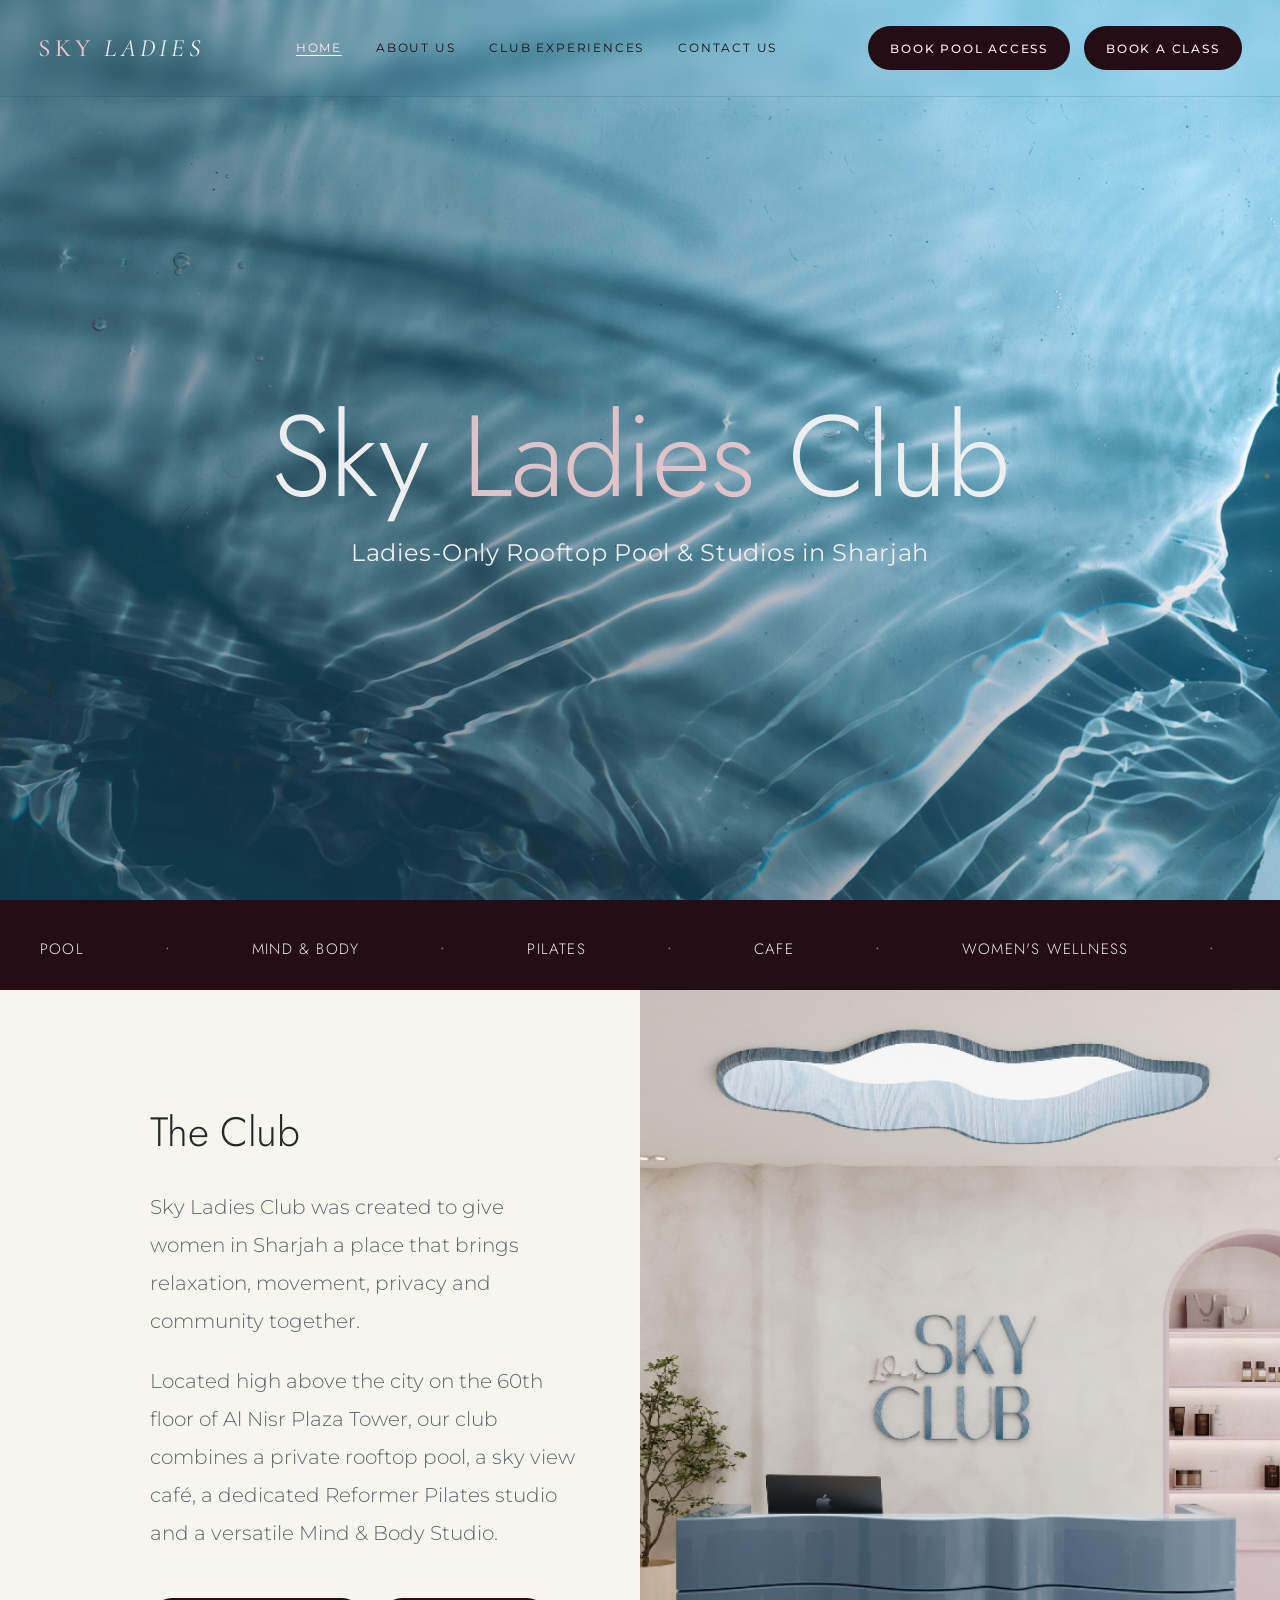
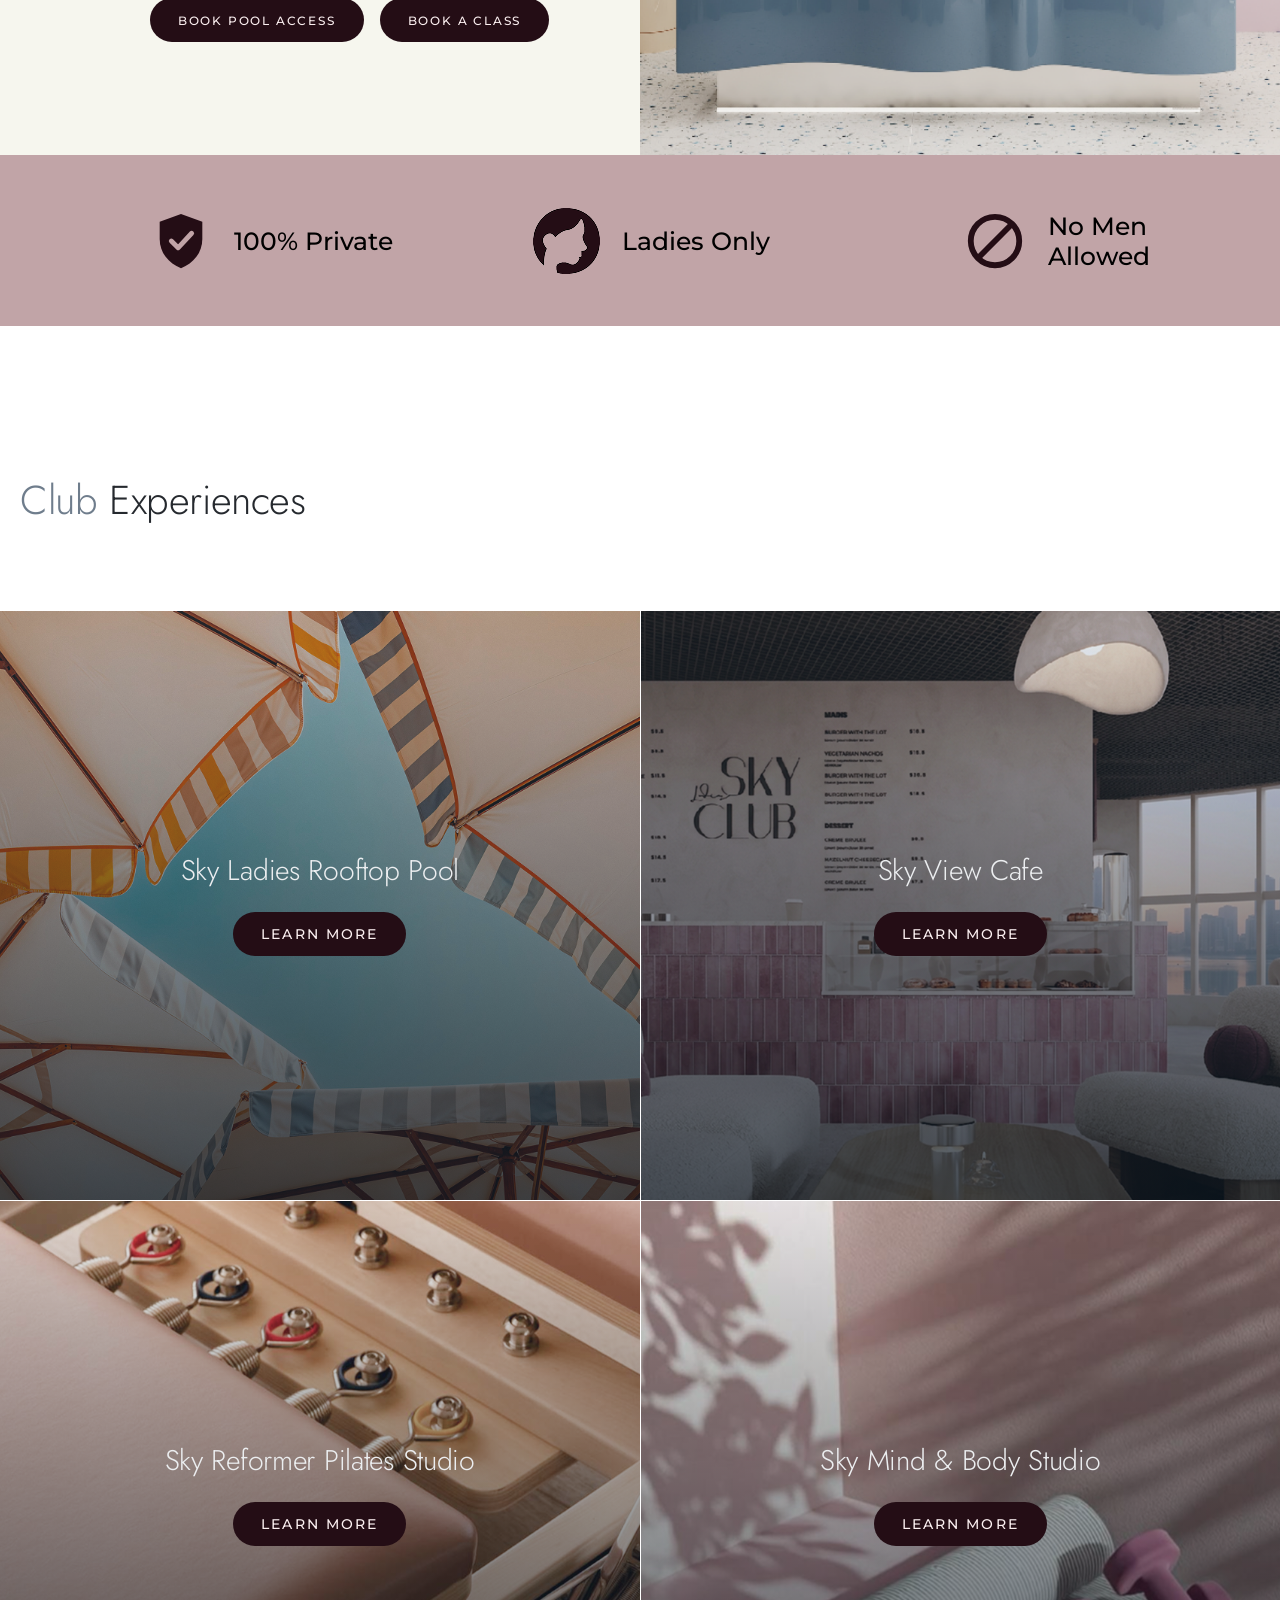
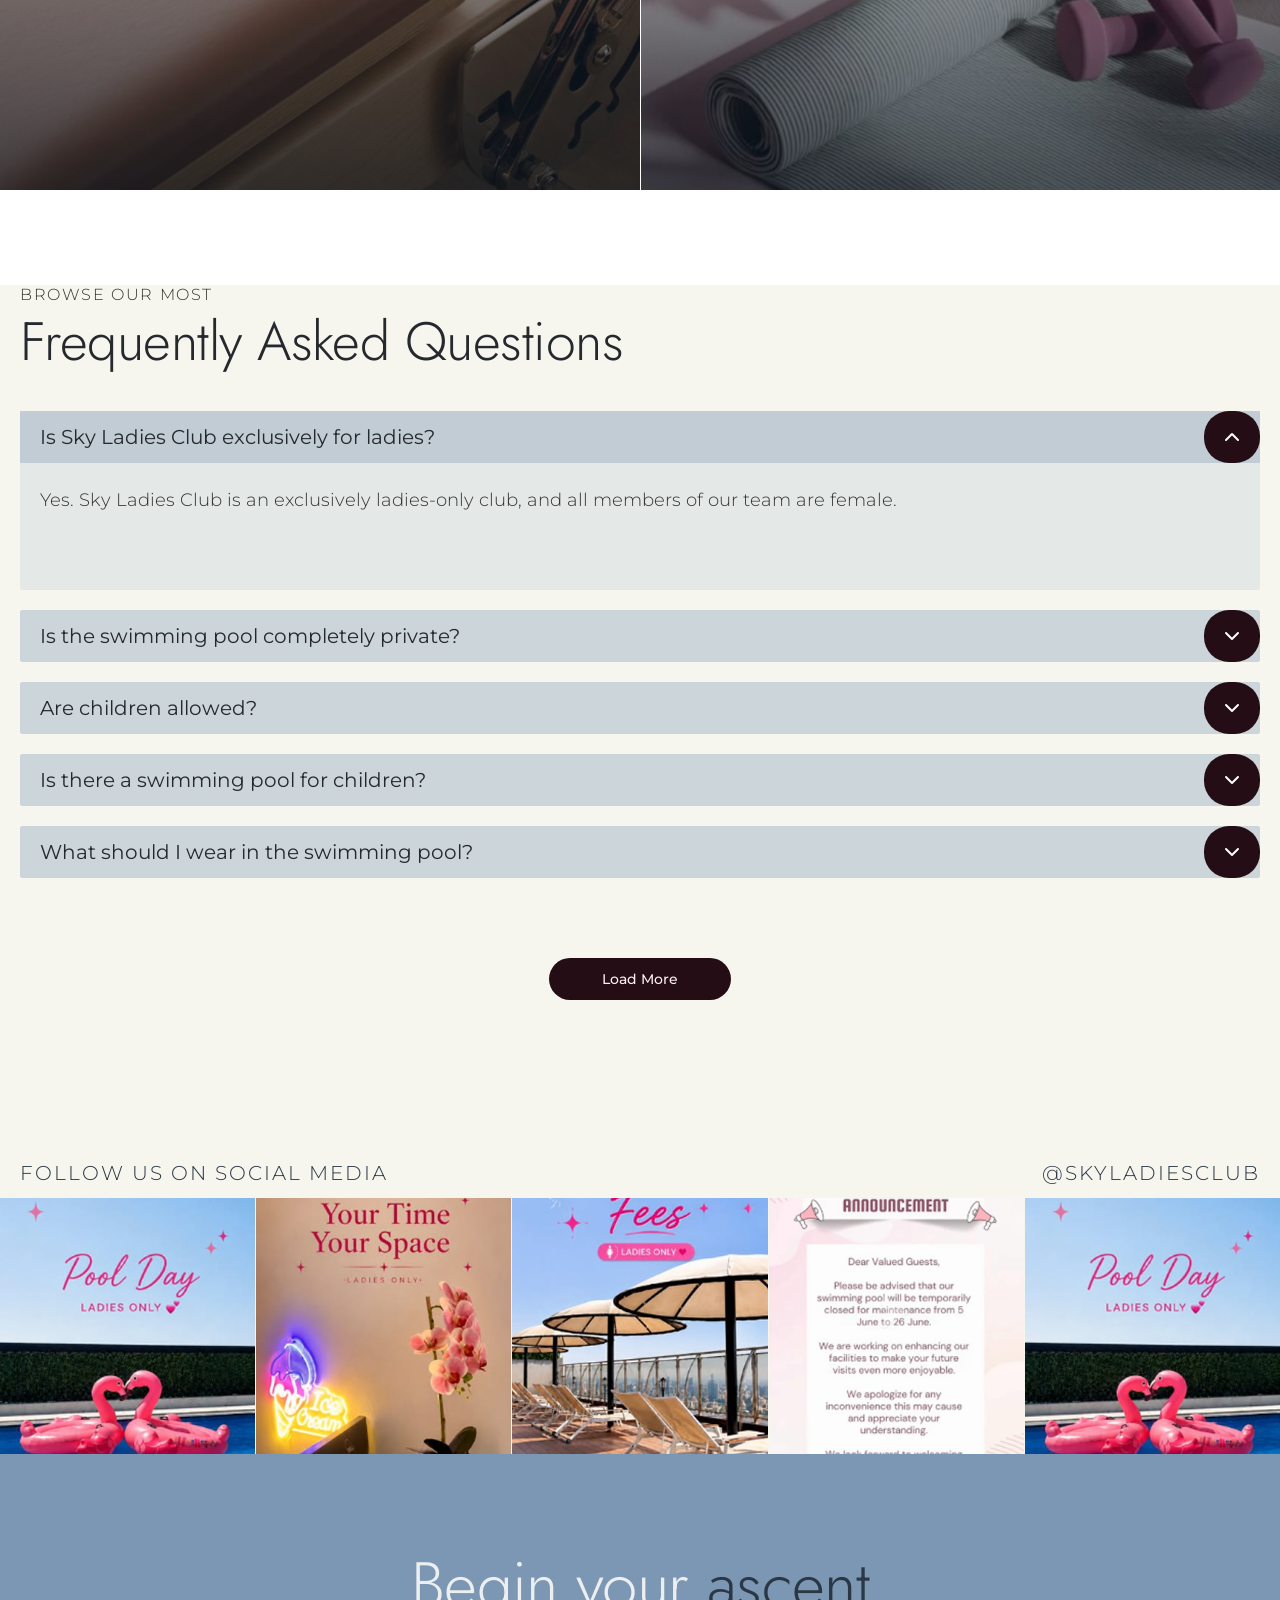
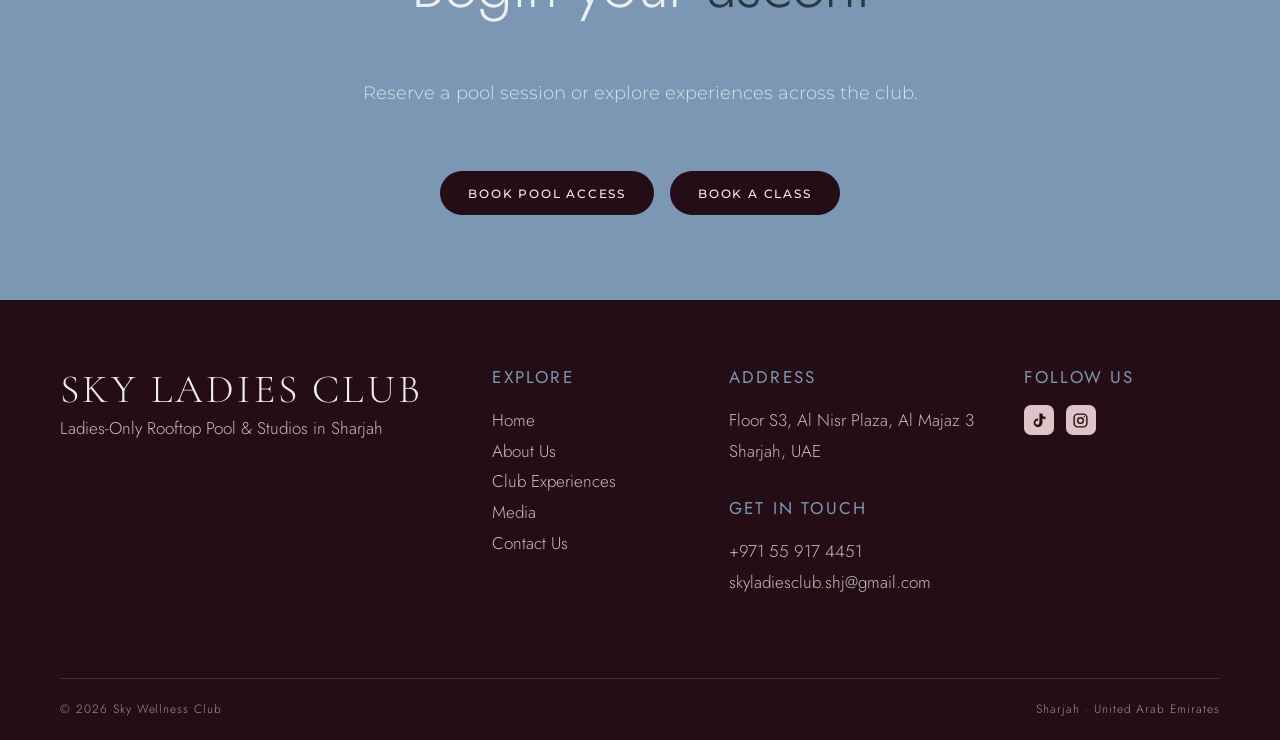
==== index.html @ 58f999ea "Add files via upload" ====
<!doctype html><html lang="en"><head><meta charset="utf-8"><meta name="viewport" content="width=device-width,initial-scale=1"><link rel="preconnect" href="https://fonts.googleapis.com"><link rel="preconnect" href="https://fonts.gstatic.com" crossorigin><link href="https://fonts.googleapis.com/css2?family=Cormorant+Garamond:ital,wght@0,300;0,400;0,500;1,400&family=Jost:wght@300;400&family=Montserrat:wght@300;400;500&display=swap" rel="stylesheet"><link rel="stylesheet" href="styles.css"><title>Sky Ladies Club | Ladies-Only Rooftop Pool & Studios in Sharjah</title><meta name="description" content="Sky Ladies Club: a ladies-only rooftop pool, café, Reformer Pilates and Mind &amp; Body studios in Sharjah."></head><body data-page="index.html">
<div class="hero bg" style="--img:url(images/hero-pool.png);background-image:url(images/hero-pool.png),linear-gradient(162deg,#b8c6d4,#7c8ea0 45%,#2a3744)"><h1>Sky <span>Ladies</span> Club</h1><p>Ladies-Only Rooftop Pool &amp; Studios in Sharjah</p></div>
<div class="tick big" aria-hidden="true"><div><span>Pool</span><span>Mind &amp; Body</span><span>Pilates</span><span>Cafe</span><span>Women&#39;s Wellness</span>
<span>Pool</span><span>Mind &amp; Body</span><span>Pilates</span><span>Cafe</span><span>Women&#39;s Wellness</span>
<span>Pool</span><span>Mind &amp; Body</span><span>Pilates</span><span>Cafe</span><span>Women&#39;s Wellness</span>
<span>Pool</span><span>Mind &amp; Body</span><span>Pilates</span><span>Cafe</span><span>Women&#39;s Wellness</span></div></div>
<section class="fsec club"><div class="ft l202"><h2>The Club</h2><p>Sky Ladies Club was created to give women in Sharjah a place that brings relaxation, movement, privacy and community together.</p><p>Located high above the city on the 60th floor of Al Nisr Plaza Tower, our club combines a private rooftop pool, a sky view café, a dedicated Reformer Pilates studio and a versatile Mind &amp; Body Studio.</p><div class="btns"><a class="btn" href="https://wa.me/971559174451">Book Pool Access</a><a class="btn" href="https://wa.me/971559174451">Book a Class</a></div></div><div class="fp bg" style="--ar:863/1032;--img:url(images/about-reception.png)"></div></section>
<div class="feat"><div class="wrap"><div><svg viewBox="0 0 64 64"><path d="M32 4l22 8v18c0 14-9 25-22 30C19 55 10 44 10 30V12z" fill="#240d15"/><path d="M22 32l7 7 14-15" stroke="#c1a4a7" stroke-width="5" fill="none" stroke-linecap="round" stroke-linejoin="round"/></svg>100% Private</div><div><img src="images/icon-ladies.png" width="67" height="66" alt="">Ladies Only</div><div><svg viewBox="0 0 64 64"><circle cx="32" cy="32" r="25" stroke="#240d15" stroke-width="6" fill="none"/><path d="M14 50L50 14" stroke="#240d15" stroke-width="6"/></svg>No Men Allowed</div></div></div>
<section class="exp"><div class="wrap w"><h2><b>Club</b> Experiences</h2></div><div class="grid">
<a class="tile bg" href="pool.html" style="--img:url(images/pool.png)"><h3>Sky Ladies Rooftop Pool</h3><span class="btn">Learn more</span></a>
<a class="tile bg" href="cafe.html" style="--img:url(images/cafe.png)"><h3>Sky View Cafe</h3><span class="btn">Learn more</span></a>
<a class="tile bg" href="pilates.html" style="--img:url(images/pilates.png)"><h3>Sky Reformer Pilates Studio</h3><span class="btn">Learn more</span></a>
<a class="tile bg" href="mind-body.html" style="--img:url(images/mind-body.png)"><h3>Sky Mind &amp; Body Studio</h3><span class="btn">Learn more</span></a></div></section>
<section class="faqs"><div class="wrap w"><div class="eyebrow">Browse our most</div><h2 style="margin-top:8px">Frequently Asked Questions</h2><div class="faq">
<details open><summary>Is Sky Ladies Club exclusively for ladies?</summary><p>Yes. Sky Ladies Club is an exclusively ladies-only club, and all members of our team are female.</p></details>
<details><summary>Is the swimming pool completely private?</summary><p>Our rooftop pool is a fully private environment exclusively for women.</p></details>
<details><summary>Are children allowed?</summary><p>Please message us and our team will confirm the details for your visit.</p></details>
<details><summary>Is there a swimming pool for children?</summary><p>Yes. The rooftop includes a dedicated children’s pool alongside the main swimming pool.</p></details>
<details><summary>What should I wear in the swimming pool?</summary><p>Please message us and our team will share the pool dress guidance.</p></details></div>
<div class="more"><a class="btn" href="contact.html">Load More</a></div></div></section>
<section class="insta"><div class="wrap w head"><span>Follow us on social media</span><a href="https://instagram.com/skyladiesclub">@skyladiesclub</a></div><div class="row"><div class="bg" style="--img:url(images/insta-1.png)"></div>
<div class="bg" style="--img:url(images/insta-2.png)"></div>
<div class="bg" style="--img:url(images/insta-3.png)"></div>
<div class="bg" style="--img:url(images/insta-4.png)"></div>
<div class="bg" style="--img:url(images/insta-5.png)"></div></div></section>
<script src="site.js"></script></body></html>
---- styles.css ----
:root{--cream:#f6f6ee;--wine:#240d15;--rose:#c1a4a7;--blush:#dfc3c8;--blue:#7c97b4;--navy:#2a3744;--ink:#25292e;--gray:#5d6470;--mist:#eceef0;
--grad:linear-gradient(166deg,#b8c6d4,#2a3744);--head:'Jost','Resolve Sans',sans-serif;--serif:'Cormorant Garamond',serif;--body:'Montserrat',sans-serif}
*{box-sizing:border-box;margin:0}html{scroll-behavior:smooth}
body{background:var(--cream);color:var(--ink);font:300 18px/1.9 var(--body)}
a{color:inherit;text-decoration:none}:focus-visible{outline:2px solid var(--blue);outline-offset:3px}
.wrap{max-width:1320px;margin:auto;padding:0 clamp(20px,5vw,60px)}
h1,h2,h3{font-family:var(--head);font-weight:300;letter-spacing:-.01em;line-height:1.1}
h2{font-size:clamp(34px,4.5vw,54px);margin-bottom:28px}h2 b{font-weight:300;color:#6f7d8c}
.btn{display:inline-block;background:var(--wine);color:#fbeff0;border-radius:100px;padding:15px 28px;font:500 12px var(--body);letter-spacing:.15em;text-transform:uppercase;border:0;cursor:pointer;transition:background .2s}
.btn:hover{background:#3b1824}.btns{display:flex;gap:16px;flex-wrap:wrap}
.bg{background:var(--img,none) center/cover,var(--grad)}
/* header */
header{position:absolute;inset:0 0 auto;z-index:5;height:97px;display:flex;align-items:center;justify-content:space-between;gap:20px;padding:0 clamp(20px,3vw,48px);backdrop-filter:blur(7px);border-bottom:1px solid rgba(37,41,46,.13)}
.logo{font:500 25px var(--serif);letter-spacing:.17em;text-transform:uppercase;color:var(--blush)}.logo i{color:#ecf3fa;font-weight:400}
nav{display:flex;gap:34px;font:400 12px var(--body);letter-spacing:.15em;text-transform:uppercase;color:var(--wine)}
nav a[aria-current]{color:#fbeff0;border-bottom:1px solid currentColor}.hbtns{display:flex;gap:14px}.hbtns .btn{padding:14px 22px}
.menu{display:none;background:none;border:1px solid var(--wine);border-radius:100px;padding:8px 16px;font:400 12px var(--body);letter-spacing:.15em;text-transform:uppercase;color:var(--wine)}
/* hero */
.hero{position:relative;min-height:min(100vh,1056px);display:grid;place-content:center;text-align:center;color:var(--mist);padding:140px 20px 80px}
.hero.sm{min-height:598px}.hero::before{content:"";position:absolute;inset:0;background:linear-gradient(54deg,rgba(37,41,46,.45) 38%,transparent 83%)}
.hero>*{position:relative}.hero h1{font-size:clamp(52px,9vw,128px)}.hero h1 span{color:var(--blush)}
.hero p{font:400 clamp(16px,2vw,24px) var(--body);letter-spacing:.03em;margin-top:18px}
/* ticker */
.tick{background:var(--wine);color:var(--mist);overflow:hidden;white-space:nowrap;height:66px;display:flex;align-items:center}
.tick div{display:flex;animation:slide 40s linear infinite}.tick span{font:300 15px var(--head);letter-spacing:.08em;text-transform:uppercase;padding:0 40px}.tick span::after{content:"·";margin-left:80px;opacity:.5;font-size:24px}
@keyframes slide{to{transform:translateX(-50%)}}@media(prefers-reduced-motion:reduce){.tick div{animation:none}}
/* sections */
section{padding:clamp(60px,9vw,130px) 0}.split{display:grid;grid-template-columns:1fr 1fr;gap:clamp(30px,6vw,90px);align-items:center}
.split p+p{margin-top:18px}.split .btns{margin-top:36px}.photo{aspect-ratio:863/1031;border-radius:4px;max-height:760px;width:100%}
.split.flip .photo{order:-1}
.feat{background:var(--rose);padding:44px 0}.feat .wrap{display:flex;justify-content:space-between;gap:30px;flex-wrap:wrap}
.feat div{display:flex;align-items:center;gap:20px;font:500 25px var(--body);color:#000}.feat svg{width:56px;height:56px;stroke:var(--wine);fill:none;stroke-width:1.5}
.grid{display:grid;grid-template-columns:1fr 1fr;gap:6px}
.tile{position:relative;aspect-ratio:863/783;display:grid;place-content:center;text-align:center;gap:26px;color:var(--mist);padding:20px;overflow:hidden}
.tile::before{content:"";position:absolute;inset:0;background:linear-gradient(rgba(105,137,170,.14),rgba(11,23,34,.72))}.tile>*{position:relative}
.tile h3{font-size:clamp(26px,3vw,38px)}.tile .btn{justify-self:center}
/* faq */
.faq{display:grid;gap:8px;margin-top:40px}details{background:rgba(124,151,180,.34);border-radius:2px}
summary{list-style:none;display:flex;justify-content:space-between;align-items:center;padding:14px 20px;font:400 20px var(--body);cursor:pointer;min-height:52px}
summary::-webkit-details-marker{display:none}summary::after{content:"+";width:56px;height:36px;border-radius:25px;background:var(--wine);color:#fff;display:grid;place-items:center;flex:none;margin-left:16px}
details[open]{background:rgba(124,151,180,.14)}details[open] summary{background:rgba(124,151,180,.34)}details[open] summary::after{content:"–"}details p{padding:20px;color:#333;font-size:18px}
.eyebrow{font:300 16px var(--body);color:#333;letter-spacing:.1em;text-transform:uppercase}
/* insta */
.insta{padding-bottom:0}.insta .head{display:flex;justify-content:space-between;flex-wrap:wrap;gap:10px;font:300 17px var(--body);letter-spacing:.2em;text-transform:uppercase;color:var(--navy);margin-bottom:30px}
.row{display:grid;grid-template-columns:repeat(5,1fr);gap:1px}.row div{aspect-ratio:1}
.cta{background:var(--blue);text-align:center;color:var(--mist);padding:130px 20px}.cta h2{font-size:clamp(40px,6vw,64px);margin-bottom:12px}.cta h2 b{color:var(--navy)}.cta p{margin-bottom:44px;opacity:.85}.cta .btns{justify-content:center}
footer{background:var(--wine);color:rgba(236,238,240,.78);font:300 17px/1.8 'Jost',sans-serif;padding:80px 0 0}
footer .wrap{display:grid;grid-template-columns:2fr 1fr 1.3fr 1fr;gap:40px}footer h4{font:400 17px 'Jost',sans-serif;letter-spacing:.13em;text-transform:uppercase;color:var(--blue);margin-bottom:16px}
footer .brand{font:300 40px var(--serif);letter-spacing:.08em;color:var(--mist)}footer a{display:block}footer p+h4{margin-top:30px}
.legal{grid-column:1/-1;border-top:1px solid rgba(236,238,240,.15);margin-top:40px;padding:20px 0;display:flex;justify-content:space-between;font-size:12px;letter-spacing:.08em;color:rgba(236,238,240,.6)}
/* contact */
form{display:grid;grid-template-columns:1fr 1fr;gap:18px}form .full{grid-column:1/-1}
input,textarea,select{width:100%;font:300 16px var(--body);padding:12px 15px;border:1px solid rgba(37,41,46,.25);background:rgba(255,255,255,.5);border-radius:2px}
textarea{min-height:130px}form label{font-size:14px}form .btn{justify-self:end}
@media(max-width:960px){nav,.hbtns{display:none}.menu{display:block}header.open{height:auto;flex-wrap:wrap;padding:20px;background:rgba(246,246,238,.95)}header.open nav,header.open .hbtns{display:flex;flex-direction:column;width:100%;gap:14px}
.split,.grid,footer .wrap{grid-template-columns:1fr}.split.flip .photo{order:0}.row{grid-template-columns:repeat(2,1fr)}.feat div{font-size:20px}form{grid-template-columns:1fr}}

/* facility pages */
.gal{padding:0}.arrows{background:var(--rose);display:flex;justify-content:center;gap:28px;padding:18px 0}
.arrows button{background:none;border:0;font:300 28px var(--body);color:var(--wine);cursor:pointer;padding:0 10px}
.strip{display:grid;grid-auto-flow:column;grid-auto-columns:calc(100%/5);gap:2px;overflow-x:auto;scroll-snap-type:x mandatory;scrollbar-width:none}
.strip::-webkit-scrollbar{display:none}.strip div{aspect-ratio:365/434;scroll-snap-align:start}

.hero.fac h1{font-size:clamp(34px,4.63vw,80px);padding:0 10px}

/* contact (Figma) */
.cform{background:#7c97b4;border-radius:20px;padding:56px 48px 44px;display:grid;grid-template-columns:1fr 1fr;gap:22px 40px;align-content:start}
.cform input{background:none;border:0;border-bottom:1px solid rgba(37,41,46,.55);border-radius:0;padding:12px 6px;font:500 16px var(--body);color:#25292e}
.cform input::placeholder{color:#25292e;opacity:.85}.cform input:focus{outline:0;border-bottom-color:#25292e}
.dd{position:relative}.dd-btn{width:100%;display:flex;justify-content:space-between;align-items:center;background:none;border:0;border-bottom:1px solid rgba(37,41,46,.55);padding:22px 6px 14px;font:500 16px var(--body);color:#25292e;cursor:pointer;text-align:left}
.dd-btn i{font-style:normal;transition:transform .2s}.dd:not(.open) .dd-btn i{transform:rotate(180deg)}
.dd ul{list-style:none;margin:0;padding:0;display:none}.dd.open ul{display:block}
.dd li{padding:14px 6px;font:500 14px var(--body);color:#25292e;border-bottom:1px solid rgba(37,41,46,.18);cursor:pointer}.dd li:hover,.dd li.sel{background:rgba(255,255,255,.18)}
.cform .btn{grid-column:1/-1;justify-self:end;margin-top:14px}
.cdetails{margin-top:56px!important}.cdetails a{color:inherit}
@media(max-width:960px){.cform{grid-template-columns:1fr;padding:36px 24px}}

/* ===== Figma match pass ===== */
.btn{display:inline-flex;align-items:center;justify-content:center;height:44px;padding:0 28px}
.btn.lg{width:272px;max-width:100%;height:54px;padding:0;font:600 15px var(--body);letter-spacing:.08em}
.wrap.w{max-width:1319px;padding:0 20px}
.tick.big{height:90px}
.fsec{display:grid;grid-template-columns:1fr 1fr;align-items:center;padding:0}
.fsec .ft{padding:80px clamp(24px,5vw,90px)}
.fsec .ft.l118{padding-left:clamp(24px,6.83vw,118px)}.fsec .ft.l110{padding-left:clamp(24px,6.4vw,110px)}
.fsec .ft.l204{padding-left:clamp(24px,11.8vw,204px)}.fsec .ft.l202{padding-left:clamp(24px,11.7vw,202px)}.fsec .ft.l100{padding-left:clamp(24px,5.8vw,100px)}
.fsec .ft h2{font-size:clamp(34px,3.7vw,64px);margin:6px 0 46px}.fsec .ft p{font-size:20px;line-height:1.9;color:var(--gray);max-width:656px}
.fsec .ft p+p{margin-top:22px}.fsec .btns{margin-top:46px}
.fsec .fp{width:100%;aspect-ratio:var(--ar,864/781)}.fsec.flip .fp{order:-1}
.fsec.club .ft h2{font-size:clamp(34px,3.2vw,55px);margin-bottom:34px}
.eyebrow{font-size:16px}
.feat{height:171px;padding:0;display:flex;align-items:center}
.feat .wrap{max-width:none;width:100%;padding:0 6.83vw 0 11.69vw;display:grid;grid-template-columns:518fr 582fr 308fr;gap:0}
.feat div{gap:22px}.feat svg{width:62px;height:62px;stroke:none;fill:none;flex:none}
.exp{background:#fff;padding:152px 0 95px}.exp h2{font-size:clamp(34px,3.15vw,54.4px);margin-bottom:88px}
.grid{gap:1px}.tile{aspect-ratio:864/796}.tile h3{font-size:clamp(26px,2.22vw,38.4px)}.tile .btn{font-size:14px}
.faqs{padding:0 0 150px}.faq{gap:20px;margin-top:40px}
summary{padding:0 0 0 20px;min-height:52px}
summary::after{content:"";width:56px;height:52px;border-radius:25px;margin-left:16px;background:var(--wine) url("data:image/svg+xml,%3Csvg xmlns='http://www.w3.org/2000/svg' viewBox='0 0 20 20'%3E%3Cpath d='M4 7l6 6 6-6' fill='none' stroke='%23fff' stroke-width='2' stroke-linecap='round' stroke-linejoin='round'/%3E%3C/svg%3E") center/20px no-repeat}
details[open] summary::after{content:"";transform:rotate(180deg)}details[open] p{min-height:127px}
.more{text-align:center;margin-top:80px}.more .btn{width:182px;height:42px;font:500 14px var(--body);letter-spacing:0;text-transform:none}
.insta .head{font-size:20px;letter-spacing:.1em}
.cta{padding:96px 20px 82px}.cta h2{margin-bottom:56px}.cta p{margin-bottom:61px}
footer .soc{display:flex;gap:12px;margin-top:6px}footer .soc a{display:grid;place-items:center;width:30px;height:30px;border-radius:7px;background:#dfc3c8;color:var(--wine)}footer .soc svg{width:17px;height:17px}
.strip{grid-auto-columns:365px}.strip div{aspect-ratio:365/434}
@media(max-width:960px){.fsec{grid-template-columns:1fr}.fsec.flip .fp{order:0}.fsec .ft{padding:50px 24px!important}
.feat{height:auto;padding:36px 0}.feat .wrap{grid-template-columns:1fr;gap:22px;padding:0 24px}.strip{grid-auto-columns:70%}}

/* spacing fixes */
.insta{padding-top:11px}.insta .head{margin-bottom:13px}
.cta{padding-bottom:85px}
footer{padding-top:65px}
.arrows{height:100px;padding:0;align-items:center}
.faqs.top{padding-top:102px}
.contact{padding:135px 0 220px}
.contact .wrap.split{max-width:none;padding:0 3.6vw 0 11.8vw;grid-template-columns:minmax(0,567px) minmax(0,752px);justify-content:space-between;gap:40px}
.contact .cform{margin-top:100px;min-height:674px;padding-top:100px}
@media(max-width:960px){.contact .wrap.split{grid-template-columns:1fr;padding:0 24px}.contact .cform{margin-top:20px;min-height:0;padding-top:40px}.contact{padding:110px 0 60px}}

.feat img{width:67px;height:66px;flex:none;display:block}

/* gallery tiles: 4 full tiles + the narrower clipped 5th, as in Figma */
.strip{grid-template-columns:repeat(4,365px) 252px;grid-auto-columns:365px}
.strip div{height:434px;aspect-ratio:auto}
@media(max-width:960px){.strip{grid-template-columns:none;grid-auto-columns:70%}.strip div{height:auto;aspect-ratio:365/434}}
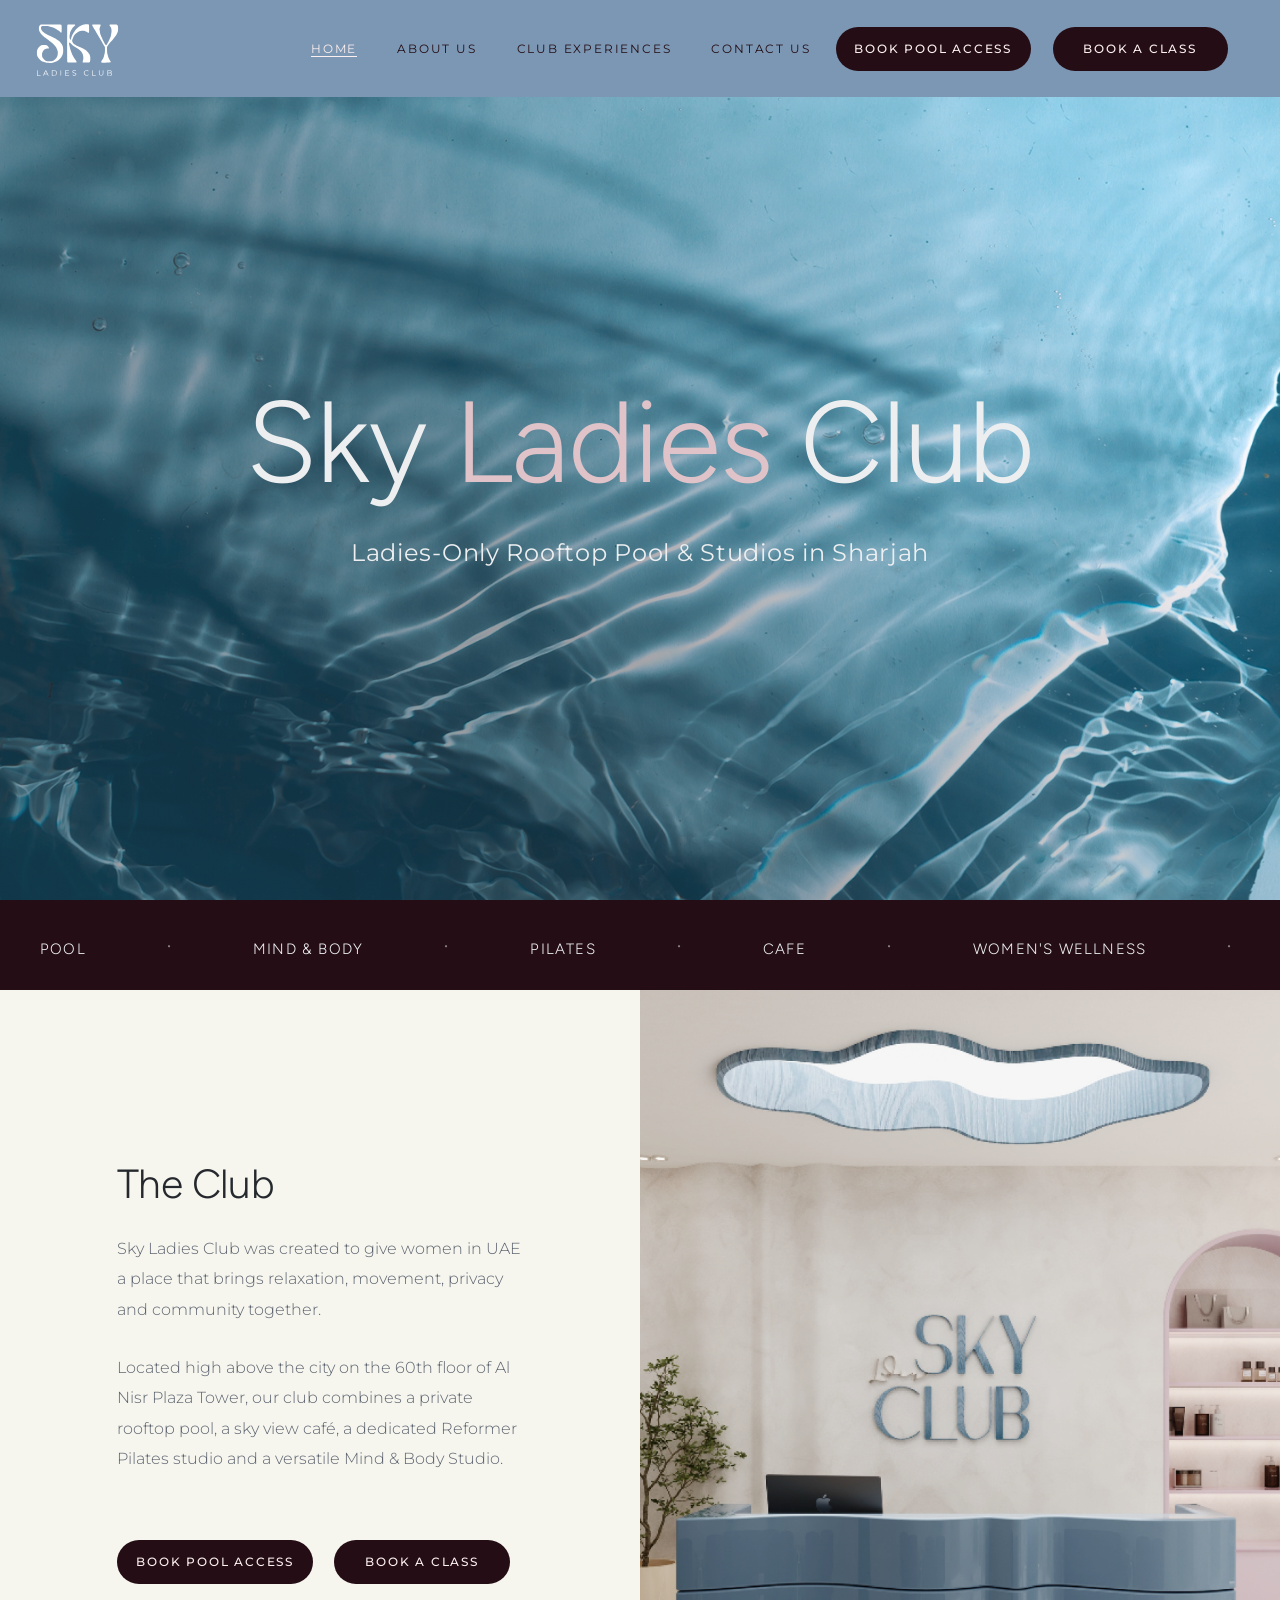
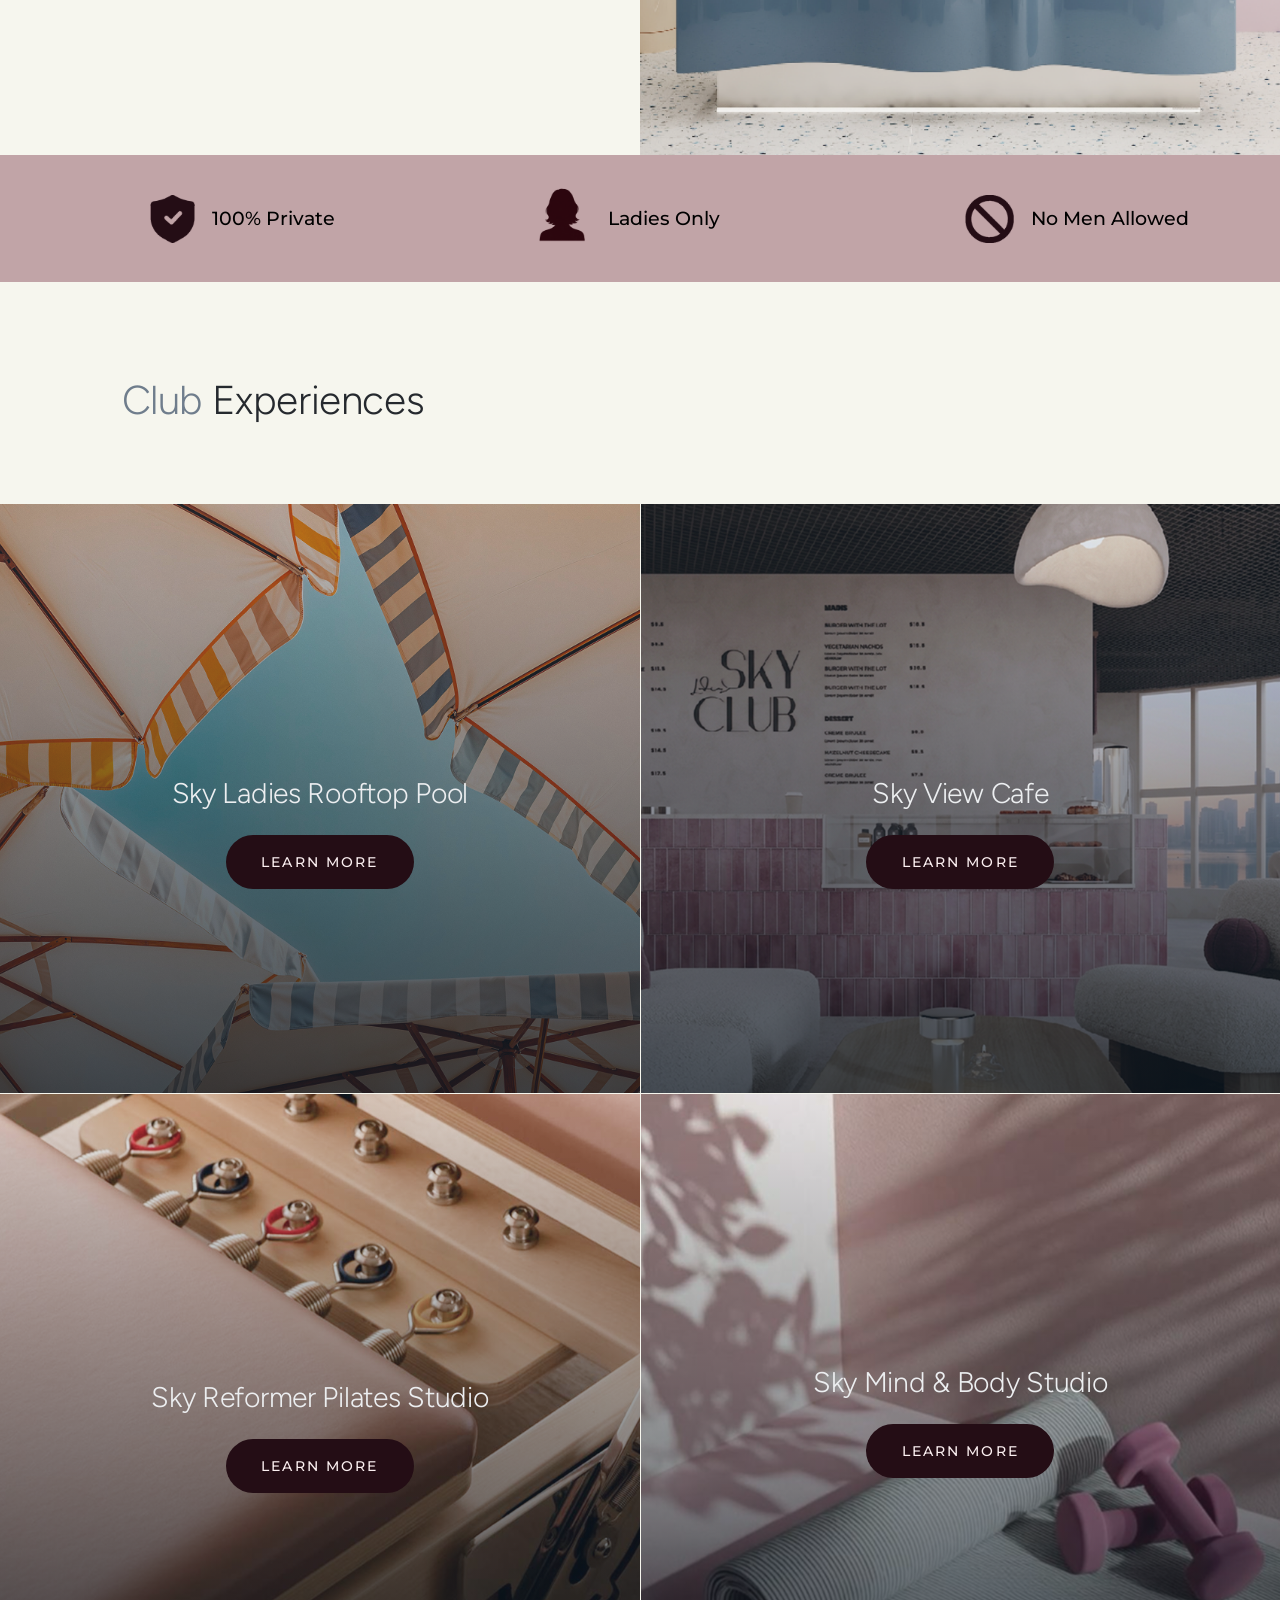
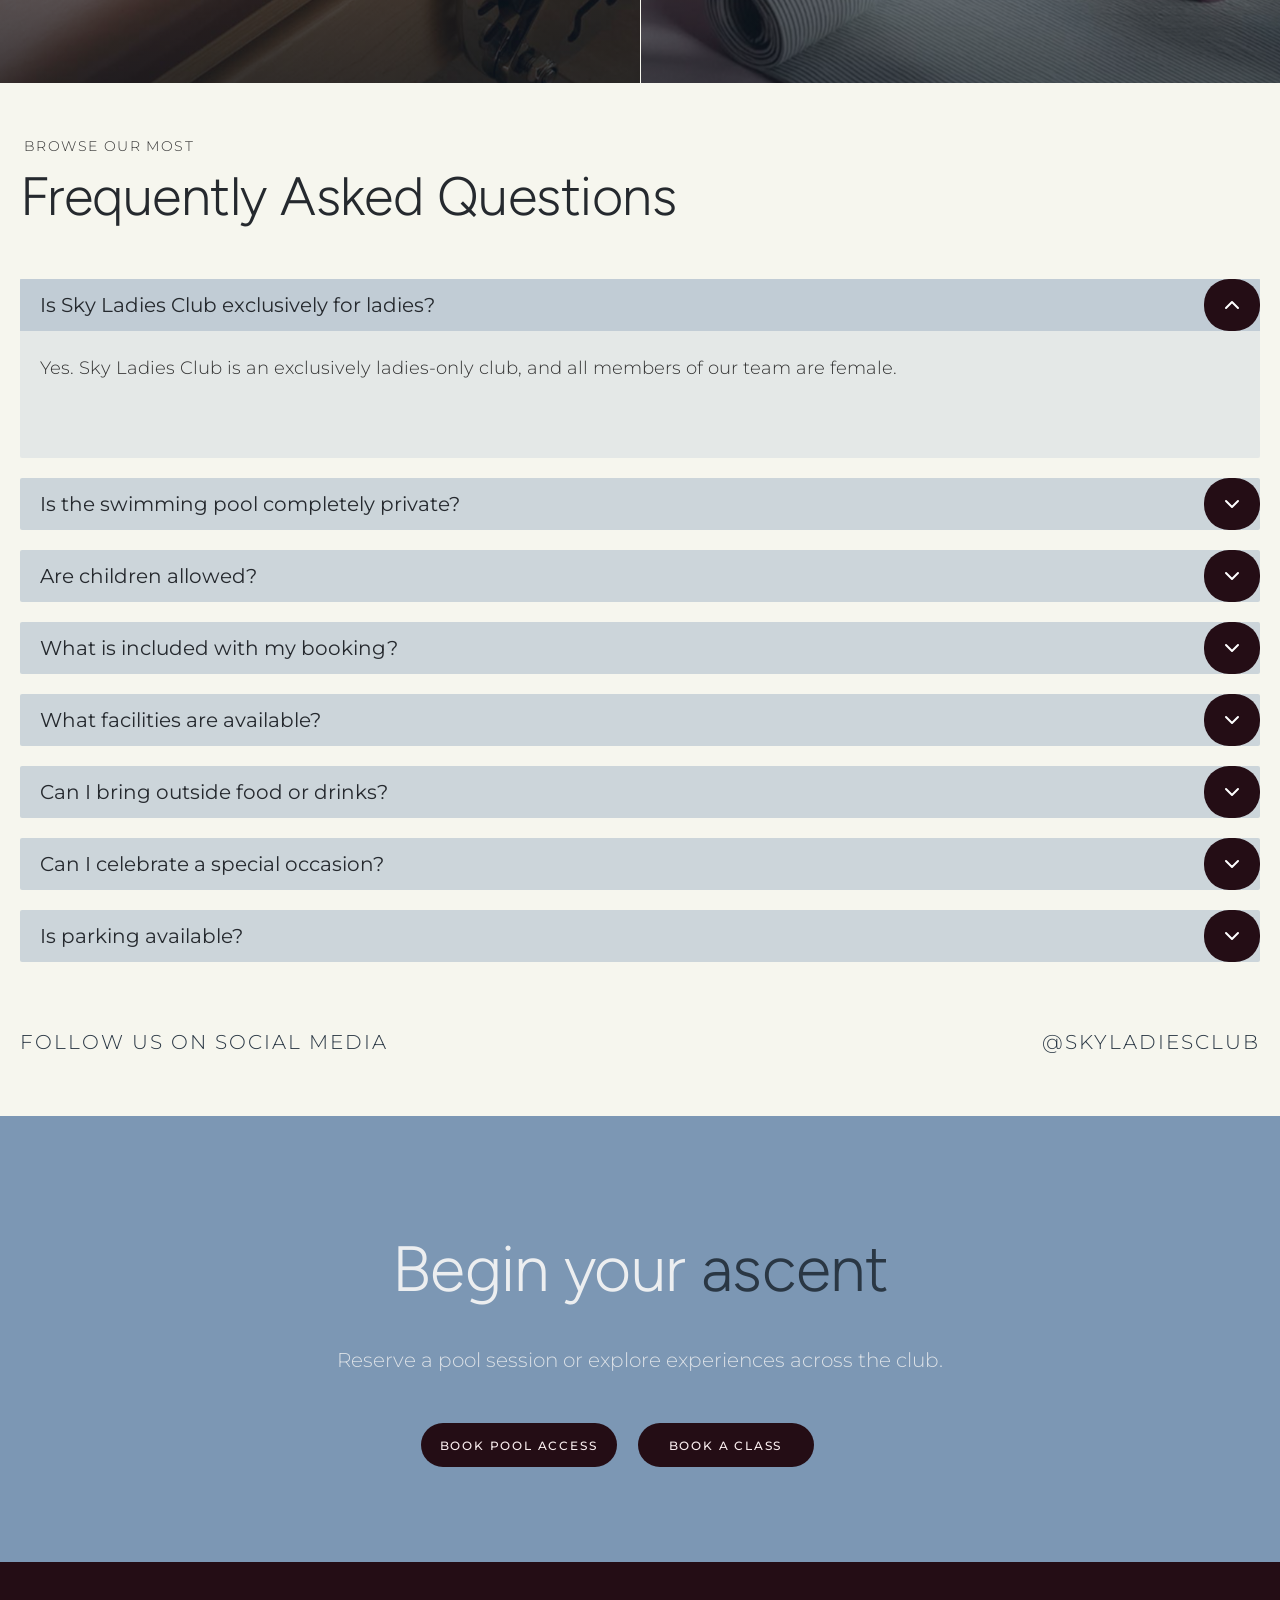
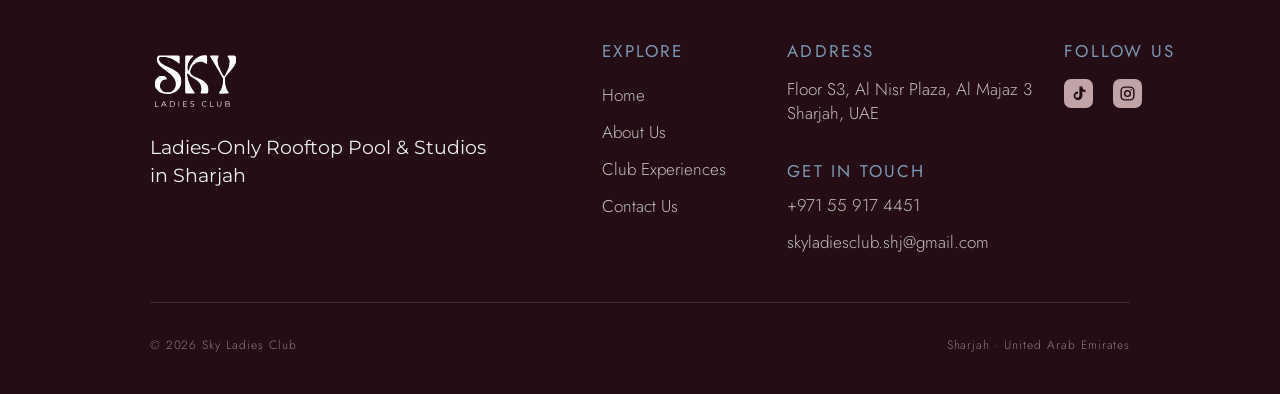
==== commit 954d8077: "Add files via upload" ====
--- a/index.html
+++ b/index.html
@@ -1,26 +1,16 @@
-<!doctype html><html lang="en"><head><meta charset="utf-8"><meta name="viewport" content="width=device-width,initial-scale=1"><link rel="preconnect" href="https://fonts.googleapis.com"><link rel="preconnect" href="https://fonts.gstatic.com" crossorigin><link href="https://fonts.googleapis.com/css2?family=Cormorant+Garamond:ital,wght@0,300;0,400;0,500;1,400&family=Jost:wght@300;400&family=Montserrat:wght@300;400;500&display=swap" rel="stylesheet"><link rel="stylesheet" href="styles.css"><title>Sky Ladies Club | Ladies-Only Rooftop Pool & Studios in Sharjah</title><meta name="description" content="Sky Ladies Club: a ladies-only rooftop pool, café, Reformer Pilates and Mind &amp; Body studios in Sharjah."></head><body data-page="index.html">
+<!doctype html><html lang="en"><head><meta charset="utf-8"><meta name="viewport" content="width=device-width,initial-scale=1"><link rel="preconnect" href="https://fonts.googleapis.com"><link rel="preconnect" href="https://fonts.gstatic.com" crossorigin><link href="https://fonts.googleapis.com/css2?family=Cormorant+Garamond:ital,wght@0,300;0,400;0,500;1,400&family=Figtree:wght@300;400&family=Jost:wght@300;400&family=Montserrat:wght@300;400;500&display=swap" rel="stylesheet"><link rel="stylesheet" href="styles.css"><title>Sky Ladies Club | Ladies-Only Rooftop Pool & Studios in UAE</title><meta name="description" content="Sky Ladies Club: a ladies-only rooftop pool, café, Reformer Pilates and Mind &amp; Body studios in Sharjah."></head><body data-page="index.html">
 <div class="hero bg" style="--img:url(images/hero-pool.png);background-image:url(images/hero-pool.png),linear-gradient(162deg,#b8c6d4,#7c8ea0 45%,#2a3744)"><h1>Sky <span>Ladies</span> Club</h1><p>Ladies-Only Rooftop Pool &amp; Studios in Sharjah</p></div>
 <div class="tick big" aria-hidden="true"><div><span>Pool</span><span>Mind &amp; Body</span><span>Pilates</span><span>Cafe</span><span>Women&#39;s Wellness</span>
 <span>Pool</span><span>Mind &amp; Body</span><span>Pilates</span><span>Cafe</span><span>Women&#39;s Wellness</span>
 <span>Pool</span><span>Mind &amp; Body</span><span>Pilates</span><span>Cafe</span><span>Women&#39;s Wellness</span>
 <span>Pool</span><span>Mind &amp; Body</span><span>Pilates</span><span>Cafe</span><span>Women&#39;s Wellness</span></div></div>
-<section class="fsec club"><div class="ft l202"><h2>The Club</h2><p>Sky Ladies Club was created to give women in Sharjah a place that brings relaxation, movement, privacy and community together.</p><p>Located high above the city on the 60th floor of Al Nisr Plaza Tower, our club combines a private rooftop pool, a sky view café, a dedicated Reformer Pilates studio and a versatile Mind &amp; Body Studio.</p><div class="btns"><a class="btn" href="https://wa.me/971559174451">Book Pool Access</a><a class="btn" href="https://wa.me/971559174451">Book a Class</a></div></div><div class="fp bg" style="--ar:863/1032;--img:url(images/about-reception.png)"></div></section>
-<div class="feat"><div class="wrap"><div><svg viewBox="0 0 64 64"><path d="M32 4l22 8v18c0 14-9 25-22 30C19 55 10 44 10 30V12z" fill="#240d15"/><path d="M22 32l7 7 14-15" stroke="#c1a4a7" stroke-width="5" fill="none" stroke-linecap="round" stroke-linejoin="round"/></svg>100% Private</div><div><img src="images/icon-ladies.png" width="67" height="66" alt="">Ladies Only</div><div><svg viewBox="0 0 64 64"><circle cx="32" cy="32" r="25" stroke="#240d15" stroke-width="6" fill="none"/><path d="M14 50L50 14" stroke="#240d15" stroke-width="6"/></svg>No Men Allowed</div></div></div>
+<section class="fsec club pos" style="--pt:0px;--h:55;--pf:20;--pw:560px;--pl:158px;--pt:253px;--emb:0px;--hmb:37px;--pg:38px;--bmt:88px"><div class="ft l202"><h2>The Club</h2><p>Sky Ladies Club was created to give women in UAE a place that brings relaxation, movement, privacy and community together.</p><p>Located high above the city on the 60th floor of Al Nisr Plaza Tower, our club combines a private rooftop pool, a sky view café, a dedicated Reformer Pilates studio and a versatile Mind &amp; Body Studio.</p><div class="btns"><a class="btn" href="https://wa.me/971559174451">Book Pool Access</a><a class="btn" href="https://wa.me/971559174451">Book a Class</a></div></div><div class="fp bg" style="--ar:863/1032;--ard:1.1958;--img:url(images/about-reception.png)"></div></section>
+<div class="feat"><div class="wrap"><div><img class="i1" src="images/icon-private.png" width="61" height="65" alt="">100% Private</div><div><img class="i2" src="images/icon-ladies.png" width="62" height="71" alt="">Ladies Only</div><div><img class="i3" src="images/icon-nomen.png" width="66" height="65" alt="">No Men Allowed</div></div></div>
 <section class="exp"><div class="wrap w"><h2><b>Club</b> Experiences</h2></div><div class="grid">
-<a class="tile bg" href="pool.html" style="--img:url(images/pool.png)"><h3>Sky Ladies Rooftop Pool</h3><span class="btn">Learn more</span></a>
-<a class="tile bg" href="cafe.html" style="--img:url(images/cafe.png)"><h3>Sky View Cafe</h3><span class="btn">Learn more</span></a>
-<a class="tile bg" href="pilates.html" style="--img:url(images/pilates.png)"><h3>Sky Reformer Pilates Studio</h3><span class="btn">Learn more</span></a>
-<a class="tile bg" href="mind-body.html" style="--img:url(images/mind-body.png)"><h3>Sky Mind &amp; Body Studio</h3><span class="btn">Learn more</span></a></div></section>
-<section class="faqs"><div class="wrap w"><div class="eyebrow">Browse our most</div><h2 style="margin-top:8px">Frequently Asked Questions</h2><div class="faq">
-<details open><summary>Is Sky Ladies Club exclusively for ladies?</summary><p>Yes. Sky Ladies Club is an exclusively ladies-only club, and all members of our team are female.</p></details>
-<details><summary>Is the swimming pool completely private?</summary><p>Our rooftop pool is a fully private environment exclusively for women.</p></details>
-<details><summary>Are children allowed?</summary><p>Please message us and our team will confirm the details for your visit.</p></details>
-<details><summary>Is there a swimming pool for children?</summary><p>Yes. The rooftop includes a dedicated children’s pool alongside the main swimming pool.</p></details>
-<details><summary>What should I wear in the swimming pool?</summary><p>Please message us and our team will share the pool dress guidance.</p></details></div>
-<div class="more"><a class="btn" href="contact.html">Load More</a></div></div></section>
-<section class="insta"><div class="wrap w head"><span>Follow us on social media</span><a href="https://instagram.com/skyladiesclub">@skyladiesclub</a></div><div class="row"><div class="bg" style="--img:url(images/insta-1.png)"></div>
-<div class="bg" style="--img:url(images/insta-2.png)"></div>
-<div class="bg" style="--img:url(images/insta-3.png)"></div>
-<div class="bg" style="--img:url(images/insta-4.png)"></div>
-<div class="bg" style="--img:url(images/insta-5.png)"></div></div></section>
+<a class="tile bg" href="pool.html" style="--dy:35px;--img:url(images/pool.png)"><h3>Sky Ladies Rooftop Pool</h3><span class="btn">Learn more</span></a>
+<a class="tile bg" href="cafe.html" style="--dy:35px;--img:url(images/cafe.png)"><h3>Sky View Cafe</h3><span class="btn">Learn more</span></a>
+<a class="tile bg" href="pilates.html" style="--dy:49px;--img:url(images/pilates.png)"><h3>Sky Reformer Pilates Studio</h3><span class="btn">Learn more</span></a>
+<a class="tile bg" href="mind-body.html" style="--dy:34px;--img:url(images/mind-body.png)"><h3>Sky Mind &amp; Body Studio</h3><span class="btn">Learn more</span></a></div></section>
+<section class="faqs hd faq-home"><div class="wrap w"><div class="eyebrow">Browse our most</div><h2 style="margin-top:8px">Frequently Asked Questions</h2><div class="faq"><details open><summary>Is Sky Ladies Club exclusively for ladies?</summary><p>Yes. Sky Ladies Club is an exclusively ladies-only club, and all members of our team are female.</p></details><details><summary>Is the swimming pool completely private?</summary><p>Yes. Our rooftop swimming pool is 100% private and cannot be viewed from surrounding buildings. Located at the top of the tallest building in Sharjah, it offers a comfortable and private environment exclusively for women.</p></details><details><summary>Are children allowed?</summary><p>Yes. Children are welcome at Sky Ladies Club. For the privacy and comfort of our guests, boys above the age of 5 are not permitted inside the club. Children must remain supervised by a responsible adult at all times.</p></details><details><summary>What is included with my booking?</summary><p>Each guest booking includes one sunbed and one complimentary towel. Additional towels are available to rent for an extra charge.</p></details><details><summary>What facilities are available?</summary><p>Our facilities include showers, changing rooms, washrooms, and lockers. Lockers are available to rent for an additional charge.</p></details><details><summary>Can I bring outside food or drinks?</summary><p>Outside food, drinks, and snacks are not permitted. A selection of food, snacks, and beverages is available to purchase from our café.</p></details><details><summary>Can I celebrate a special occasion?</summary><p>Absolutely. Sky Ladies Club welcomes celebrating special occasions. If you would like to arrange a celebration or bring a cake, please contact our team in advance to discuss the available options.</p></details><details><summary>Is parking available?</summary><p>Sky Ladies Club does not have dedicated parking. However, paid hourly parking is available around the building for your convenience.</p></details></div></div></section>
+<section class="insta only"><div class="wrap w head"><span>Follow us on social media</span><a href="https://instagram.com/skyladiesclub">@skyladiesclub</a></div></section>
 <script src="site.js"></script></body></html>
--- a/styles.css
+++ b/styles.css
@@ -1,5 +1,5 @@
 :root{--cream:#f6f6ee;--wine:#240d15;--rose:#c1a4a7;--blush:#dfc3c8;--blue:#7c97b4;--navy:#2a3744;--ink:#25292e;--gray:#5d6470;--mist:#eceef0;
---grad:linear-gradient(166deg,#b8c6d4,#2a3744);--head:'Jost','Resolve Sans',sans-serif;--serif:'Cormorant Garamond',serif;--body:'Montserrat',sans-serif}
+--grad:linear-gradient(166deg,#b8c6d4,#2a3744);--head:'Figtree','Resolve Sans',sans-serif;--serif:'Cormorant Garamond',serif;--body:'Montserrat',sans-serif}
 *{box-sizing:border-box;margin:0}html{scroll-behavior:smooth}
 body{background:var(--cream);color:var(--ink);font:300 18px/1.9 var(--body)}
 a{color:inherit;text-decoration:none}:focus-visible{outline:2px solid var(--blue);outline-offset:3px}
@@ -123,3 +123,221 @@
 .strip{grid-template-columns:repeat(4,365px) 252px;grid-auto-columns:365px}
 .strip div{height:434px;aspect-ratio:auto}
 @media(max-width:960px){.strip{grid-template-columns:none;grid-auto-columns:70%}.strip div{height:auto;aspect-ratio:365/434}}
+
+/* ===== Figma sync (Nov 10) ===== */
+header{background:#7c97b4;backdrop-filter:none;border-bottom:0}
+header.home{background:#c1a4a7}
+header.sub nav{font-size:14px}header.sub .hbtns .btn{font-size:14px;padding:14px 26px}
+@media(max-width:960px){header.open{background:#7c97b4}header.home.open{background:#c1a4a7}}
+.fsec.g{background:var(--mist)}.fsec .ft.big p{font-size:25px;line-height:1.75}
+.contact{background:var(--mist);padding-bottom:108px}
+.contact .wrap.split p{font-size:25px;line-height:1.75}.contact .cdetails{font-size:25px}
+.faq-home .wrap.w{max-width:1268px}.faq-about .wrap.w{max-width:1326px}
+.nochev summary::after{display:none}
+.faqs.hd{padding-bottom:61px}.faqs.nosoc{padding-bottom:152px}
+.insta.only .head{margin-bottom:0}.insta.only{padding-bottom:62px}
+.faqs.top{padding-top:132px}.faqs.nosoc{padding-bottom:168px}
+.exp{background:var(--cream)}.fsec.club .ft p{max-width:560px}
+/* nav links sit to the left, next to the logo (all pages) */
+header nav{margin-left:auto;margin-right:clamp(24px,3.5vw,60px)}
+@media(max-width:960px){header nav{margin:0}}
+/* ===== Home page: exact values from the Figma export ===== */
+header.home{background:#7c97b4;padding-right:clamp(20px,4.1vw,71px)}
+header.home nav{gap:42px;margin-right:clamp(20px,1.7vw,29px)}
+header.home .hbtns{gap:20px}
+header.home .hbtns .btn{height:44px;padding:0;font-size:12px}
+header.home .hbtns .btn:first-child{width:197px}header.home .hbtns .btn:last-child{width:177px}
+@media(max-width:960px){header.home.open{background:#7c97b4}header.home .hbtns .btn{width:auto;padding:0 22px}header.home .hbtns .btn:first-child,header.home .hbtns .btn:last-child{width:auto}}
+.faq-home .wrap.w{max-width:min(1317px,calc(100% - 40px));padding:0;margin-left:max(20px,calc((100vw - 1317px)/2 + 25px));margin-right:0}
+footer .wrap>div:first-child p{max-width:380px}
+header.home nav{margin-right:clamp(0px,.5vw,9px)}
+/* ===== footer: exact positions from the Figma export ===== */
+@media(min-width:961px){
+footer .wrap{max-width:none;padding:0 0 0 11.69vw;grid-template-columns:35.36vw 14.45vw 21.65vw 1fr;gap:0}
+footer .legal{margin-right:11.69vw}
+}
+footer a{line-height:37px}footer p{line-height:24px}footer .brand{line-height:1.3}
+footer .wrap>div:first-child p{max-width:340px;font-size:18px}
+footer .soc a{background:#c1a4a7}
+
+/* ===== footer v2 (measured from the Figma exports) ===== */
+footer{padding-top:73px}
+footer h4{margin-bottom:18px}
+footer p+h4{margin-top:32px;margin-bottom:8px}
+footer .brand{margin-top:8px}
+footer .wrap>div:first-child p{font:400 19px/28px var(--body);color:var(--mist);max-width:365px;margin-top:16px}
+footer .soc{gap:20px;margin-top:8px}footer .soc a{width:29px;height:29px}
+.legal{color:rgba(236,238,240,.5);margin-top:40px;padding:34px 0 0;height:92px}
+footer{padding-top:77px}footer h4{margin-bottom:14px}footer p+h4{margin-top:34px;margin-bottom:4px}footer .brand{margin-top:4px}footer .soc{margin-top:10px}
+.legal{margin-top:41px;padding-top:32px;height:92px}
+footer .soc{margin-top:16px}
+/* ===== header v2 (from the Figma exports) ===== */
+header.home{background:rgba(124,151,180,.82)}
+header nav,header.sub nav,header.home nav{font-size:12px;gap:41px;margin-left:auto;margin-right:clamp(0px,.65vw,11px)}
+header nav a:last-child{margin-left:12px}
+header.sub{padding-right:clamp(20px,2.6vw,45px)}
+header.sub .hbtns .btn{width:175px;height:44px;padding:0;font-size:13px}
+@media(max-width:960px){header nav a:last-child{margin-left:0}header.sub .hbtns .btn{width:auto;padding:0 22px}header.home.open{background:#7c97b4}}
+header nav,header.sub nav,header.home nav{margin-right:clamp(0px,.4vw,7px)}
+header.home .hbtns{gap:22px}header.home .hbtns .btn:first-child{width:195px}header.home .hbtns .btn:last-child{width:175px}
+
+/* ===== page fixes v2 ===== */
+.faq-about .wrap.w{max-width:min(1317px,calc(100% - 40px));padding:0;margin-left:max(20px,calc((100vw - 1317px)/2 - 5px));margin-right:0}
+.faqs.nosoc{padding-bottom:83px}
+
+.arrows{background:#ac979b}
+/* ===== positioned text blocks (calibrated to the Figma exports) ===== */
+.fsec.pos .ft{align-self:start;padding-top:var(--pt,0px);padding-bottom:0}
+.fsec.pos .ft .eyebrow{margin:0 0 var(--emb,0px)}
+.fsec.pos .ft h2{margin:0 0 var(--hmb,40px);letter-spacing:var(--hls,-.01em)}
+.fsec.pos .ft p{line-height:38px;margin:0}
+.fsec.pos .ft p+p{margin-top:var(--pg,38px)}
+.fsec.pos .ft .btns{margin-top:var(--bmt,46px)}
+/* ===== positioned text blocks: sizes (unitless vars = px at 1728) ===== */
+.fsec.pos .ft{padding-right:24px}
+.fsec.pos .ft h2{font-size:min(calc(var(--h,64)*1px),calc(var(--h,64)*100vw/1728));white-space:nowrap}
+.fsec.pos .ft .eyebrow{font-size:min(calc(var(--e,16)*1px),calc(var(--e,16)*100vw/1728));letter-spacing:var(--els,.1em);line-height:1.2}
+.fsec.pos .ft p{font-size:min(calc(var(--pf,20)*1px),calc(var(--pf,20)*100vw/1728));max-width:var(--pw,656px)}
+@media(max-width:960px){.fsec.pos .ft h2{white-space:normal}}
+
+.fsec.pos .ft h2{letter-spacing:var(--hls,-.015em)}
+.fsec.pos .ft{padding-left:var(--pl,clamp(24px,5vw,90px))}
+.fsec.pos .ft h2{max-width:var(--hw,none);line-height:var(--hlh,1.1);white-space:var(--hws,nowrap)}
+@media(max-width:960px){.fsec.pos .ft h2{white-space:normal}}
+
+/* feature strip: icons cropped from the Figma export */
+.feat div{gap:0}.feat img{width:auto;height:auto;flex:none;display:block}
+.feat img.i1{margin-right:23px;width:61px;height:65px}.feat img.i2{margin-right:31px;margin-left:8px;width:62px;height:71px;transform:translateY(-5px)}.feat img.i3{margin-right:23px;margin-left:1px;width:66px;height:65px}
+
+.exp .wrap.w{padding-left:0}.exp{padding-top:170px}.exp h2{margin-bottom:70px}
+.fsec.club .btns{gap:21px}.fsec.club .btn{padding:0;height:44px}.fsec.club .btn:first-child{width:196px}.fsec.club .btn:last-child{width:176px}
+/* CTA (Begin your ascent) measured from the Figma exports */
+.cta{padding:118px 20px 0;height:446px}
+.cta h2{margin:0 0 38px;line-height:1.1}
+.cta p{font-size:20px;line-height:1.5;margin:0 0 46px}
+.cta .btns{gap:21px}.cta .btn{padding:0;height:44px}.cta .btn:first-child{width:196px}.cta .btn:last-child{width:176px}
+.cta h2{margin-bottom:41px}.cta p{margin-bottom:48px}.cta .btns{padding-right:46px}
+.hero.sm h1{letter-spacing:-.025em;position:relative;top:11px}
+.hero:not(.sm) h1{position:relative;top:-14px}
+/* contact left column (measured from the Figma export) */
+.contact .cl{padding-top:var(--pt,0px)}
+.contact .cl .eyebrow{font-size:min(18px,1.0417vw);letter-spacing:.25em;line-height:1.2;margin:0 0 var(--emb,0px);color:#6f7d8c}
+.contact .cl h2{font-size:min(78px,4.5139vw);line-height:1.1;margin:0 0 var(--hmb,0px);letter-spacing:-.015em;white-space:nowrap}
+.contact .cl p{font-size:min(25px,1.4468vw);line-height:38px;margin:0;color:var(--gray)}
+.contact .cl .cd{margin-top:25px}.contact .cl .cd.first{margin-top:var(--dmt,0px)}
+.contact .wrap.split .cl p{font-size:min(25px,1.4468vw);line-height:38px;margin:0;color:var(--gray)}
+.contact .wrap.split .cl .cd{margin-top:25px}.contact .wrap.split .cl .cd.first{margin-top:var(--dmt,0px)}
+.contact .cl{padding-top:0;margin-top:var(--pt,0px)}
+.contact .cl h2{font-size:min(75px,4.34vw)}
+.contact .cl h2{font-size:min(64px,3.7vw)}
+/* contact form card (measured from the Figma export) */
+.contact .cform{padding:100px 41px 0;row-gap:19px;column-gap:25px;min-height:674px;box-sizing:border-box}
+.contact .cform input{box-sizing:border-box;height:46px;padding:14px 14px 0;font-size:16px;line-height:1.2}
+.contact .cform .dd{margin-top:32px}
+.contact .cform .dd-btn{box-sizing:border-box;height:64px;padding:14px 14px 0;align-items:flex-start;font-size:16px;line-height:1.2}
+.contact .cform .dd li{box-sizing:border-box;height:50.5px;padding:16px 14px 0;line-height:1.2;font-size:14px}
+.contact .cform .btn{width:209px;height:54px;margin-top:40px}
+.contact .cform{row-gap:18px}
+.contact .cform input{height:47px;padding-top:7px}
+.contact .cform .dd li{padding-top:21px;border-bottom-color:rgba(37,41,46,.12)}
+.contact .cform .btn{margin-top:19px}
+.contact .cform input{padding-top:3px}.contact .cform .dd{margin-top:33px}.contact .cform .btn{margin-top:20px}
+/* FAQ (Home/About) from the Figma exports */
+.faqs .eyebrow{font-size:14px;margin-left:4px}
+.faqs h2{margin-top:11px}.faq{margin-top:53px}
+.exp{padding-bottom:72px}
+.faqs h2{margin-top:15px}.faqs.top{padding-top:134px}
+
+/* Home tiles: button size and offsets from the Figma export */
+.tile h3,.tile .btn{top:var(--dy,0px)}
+.tile .btn{width:min(254px,14.7vw);height:54px;padding:0;font-size:14px}
+/* gallery strip: tile sizes and gaps from the Figma export */
+@media(min-width:961px){.strip{grid-template-columns:repeat(4,361px) 261px;gap:6px;background:#f2f1ee}}
+.arrows button{font-size:33px}
+@media(min-width:961px){.strip{grid-template-columns:repeat(4,360.5px) 262px;background:#eceef0}}
+.faqs.nosoc{padding-bottom:59px}
+
+.hero.baked::before{display:none}
+.vh{position:absolute;width:1px;height:1px;overflow:hidden;clip:rect(0 0 0 0);white-space:nowrap}
+/* phones: relax the fixed desktop spacing */
+@media(max-width:960px){
+.fsec.pos .ft{padding:44px 24px!important;margin:0}
+.fsec.pos .ft .eyebrow{margin-bottom:10px!important}.fsec.pos .ft h2{margin:0 0 22px!important;font-size:clamp(30px,8vw,44px)!important;white-space:normal}
+.fsec.pos .ft p{margin-top:0!important;max-width:none!important;font-size:17px!important;line-height:1.8!important}.fsec.pos .ft p+p{margin-top:16px!important}
+.fsec.pos .ft .btns{margin-top:28px!important}
+.contact .cl{margin-top:0}.contact .cl .eyebrow,.contact .cl h2{margin-bottom:12px!important}.contact .wrap.split .cl p{font-size:17px;line-height:1.8}.contact .wrap.split .cl .cd{margin-top:12px}.contact .wrap.split .cl .cd.first{margin-top:24px}
+.contact .cl h2{font-size:clamp(32px,9vw,48px);white-space:normal}
+.tile h3,.tile .btn{top:0}.tile .btn{width:auto;padding:0 28px;height:44px}
+.faq-home .wrap.w,.faq-about .wrap.w{margin-left:auto;margin-right:auto;max-width:calc(100% - 40px)}
+.cta{height:auto;padding:80px 20px 70px}.cta .btns{padding-right:0}
+.legal{height:auto;padding:24px 0 30px;margin-top:30px}
+footer .wrap{padding:0 24px}
+}
+
+/* ===== redesigned facility pages (design coordinates at 1728px, scaled by --k) ===== */
+:root{--k:1}
+.detail{background:var(--cream);height:calc(var(--sh)*1px*var(--k))}
+.detail .din{position:relative;max-width:1728px;margin:0 auto;height:100%}
+.detail .dt{position:absolute;left:calc(var(--tx)*1px*var(--k));top:calc(var(--tt)*1px*var(--k));width:calc(var(--tw)*1px*var(--k))}
+.detail .eyebrow{font-size:calc(15px*var(--k));letter-spacing:var(--els,.28em);line-height:1.2;margin:0 0 calc(var(--emb)*1px*var(--k));color:#6f7d8c;white-space:nowrap}
+.detail h2{font-size:calc(var(--hfs,64)*1px*var(--k));letter-spacing:-.015em;line-height:1.1;margin:0 0 calc(var(--hmb)*1px*var(--k));white-space:nowrap}
+.detail p{font-size:calc(25px*var(--k));line-height:calc(38px*var(--k));margin:0 0 calc(var(--pgm)*1px*var(--k));color:var(--gray)}
+.detail p:last-of-type{margin-bottom:calc(var(--bmt)*1px*var(--k))}
+.detail .btns{margin:0}.detail .dbtn{width:calc(243px*var(--k));height:calc(52px*var(--k));padding:0;font-size:calc(14px*var(--k))}
+.detail .dph{position:absolute;left:calc(var(--l)*1px*var(--k));top:calc(var(--t)*1px*var(--k));width:calc(var(--w)*1px*var(--k));height:calc(var(--h)*1px*var(--k));background-size:cover;background-position:center}
+@media(max-width:960px){
+.detail{height:auto;padding:44px 24px 50px}.detail .din{height:auto;display:flex;flex-direction:column}
+.detail .dt{position:static;width:auto}.detail .eyebrow{font-size:13px;white-space:normal;margin-bottom:10px}
+.detail h2{font-size:clamp(30px,8vw,44px);white-space:normal;margin-bottom:22px}.detail p{font-size:17px;line-height:1.8;margin-bottom:16px}.detail p:last-of-type{margin-bottom:28px}
+.detail .dbtn{width:auto;padding:0 28px;height:48px;font-size:13px}
+.detail .dph{position:static;width:100%;height:auto;aspect-ratio:var(--w)/var(--h);margin-top:24px;order:2}
+}
+
+/* ===== final design: logo, cream contact, footer brand ===== */
+header{padding-left:clamp(20px,2.84vw,49px)}
+.logo{display:block;line-height:0;padding:0}.logo img{width:81px;height:53px;display:block}
+footer .fbrand{display:block;line-height:0;margin-top:0}footer .fbrand img{width:85px;height:55px;display:block}
+footer .wrap>div:first-child p{margin-top:26px;max-width:340px}
+.contact{background:var(--cream)}
+.faq-home .wrap.w,.faq-about .wrap.w{}
+header{padding-left:clamp(20px,2.72vw,47px)}.logo{margin-top:4px}.logo img{width:85px;height:55px}
+footer .fbrand{margin-top:15px;margin-left:3px}footer .wrap>div:first-child p{margin-top:25px}
+.exp{padding-top:130px}.exp h2{margin-bottom:110px}.exp .wrap.w{max-width:none;margin-left:clamp(20px,9.5vw,164px)}
+.faqs h2{margin-top:19px}
+.faqs h2{margin-top:12px!important}
+.faqs.hd{padding-bottom:57px}.faqs.nosoc{padding-bottom:54px}
+header.home{background:#7c97b4}
+
+.detail{padding:0!important}
+.arrows button{color:#240d15}
+
+/* ===== responsive scaling (fixes spacing on laptop widths) ===== */
+@media(min-width:961px){
+.fsec.pos .fp{aspect-ratio:auto;position:relative}
+.fsec.pos .fp::before{content:"";display:block;padding-top:calc(var(--ard,1)*100%)}
+.fsec.pos{align-items:start}
+.fsec.pos .ft{align-self:start;padding-top:calc(var(--pt,0px)*var(--k,1));padding-bottom:calc(90px*var(--k,1));padding-right:calc(24px*var(--k,1));padding-left:calc(var(--pl,86px)*var(--k,1))}
+.fsec.pos .ft .eyebrow{font-size:max(11px,calc(var(--e,16)*1px*var(--k,1)));margin:0 0 calc(var(--emb,0px)*var(--k,1))}
+.fsec.pos .ft h2{font-size:max(28px,calc(var(--h,64)*1px*var(--k,1)));line-height:1.1;margin:0 0 calc(var(--hmb,40px)*var(--k,1));max-width:none;white-space:nowrap}
+.fsec.pos .ft p{font-size:max(15px,calc(var(--pf,20)*1px*var(--k,1)));line-height:1.9;max-width:calc(var(--pw,656px)*var(--k,1));margin:0}
+.fsec.pos .ft p+p{margin-top:calc(var(--pg,38px)*var(--k,1))}
+.fsec.pos .ft .btns{margin-top:calc(var(--bmt,46px)*var(--k,1))}
+#pilates.fsec.pos .ft h2{white-space:normal;max-width:calc(620px*var(--k,1));line-height:1.0625}
+.fsec.club.pos .ft{align-self:center;padding-top:0;padding-bottom:0}
+/* pink strip scales with the page */
+.feat{height:calc(171px*var(--k,1))}
+.feat div{font-size:max(17px,calc(25px*var(--k,1)));white-space:nowrap}
+.feat img.i1{width:calc(61px*var(--k,1));height:auto;margin-right:calc(23px*var(--k,1))}
+.feat img.i2{width:calc(62px*var(--k,1));height:auto;margin-right:calc(31px*var(--k,1));margin-left:calc(8px*var(--k,1));transform:translateY(calc(-5px*var(--k,1)))}
+.feat img.i3{width:calc(66px*var(--k,1));height:auto;margin-right:calc(23px*var(--k,1));margin-left:calc(1px*var(--k,1))}
+/* other vertical rhythm */
+.exp{padding-top:calc(130px*var(--k,1));padding-bottom:calc(72px*var(--k,1))}.exp h2{margin-bottom:calc(110px*var(--k,1))}
+.faqs.top{padding-top:calc(134px*var(--k,1))}
+.detail .eyebrow{font-size:max(10px,calc(15px*var(--k)))}
+}
+/* menu: even spacing */
+header nav,header.sub nav,header.home nav{gap:40px}
+header nav a:last-child{margin-left:0}
+@media(min-width:961px){.fsec.pos .fp{align-self:stretch}}
+@media(min-width:961px){.fsec.pos .ft p{font-size:max(16px,calc(var(--pf,20)*1px*var(--k,1)))}}
+@media(max-width:960px){.fsec.pos .ft .eyebrow{font-size:12px!important}}
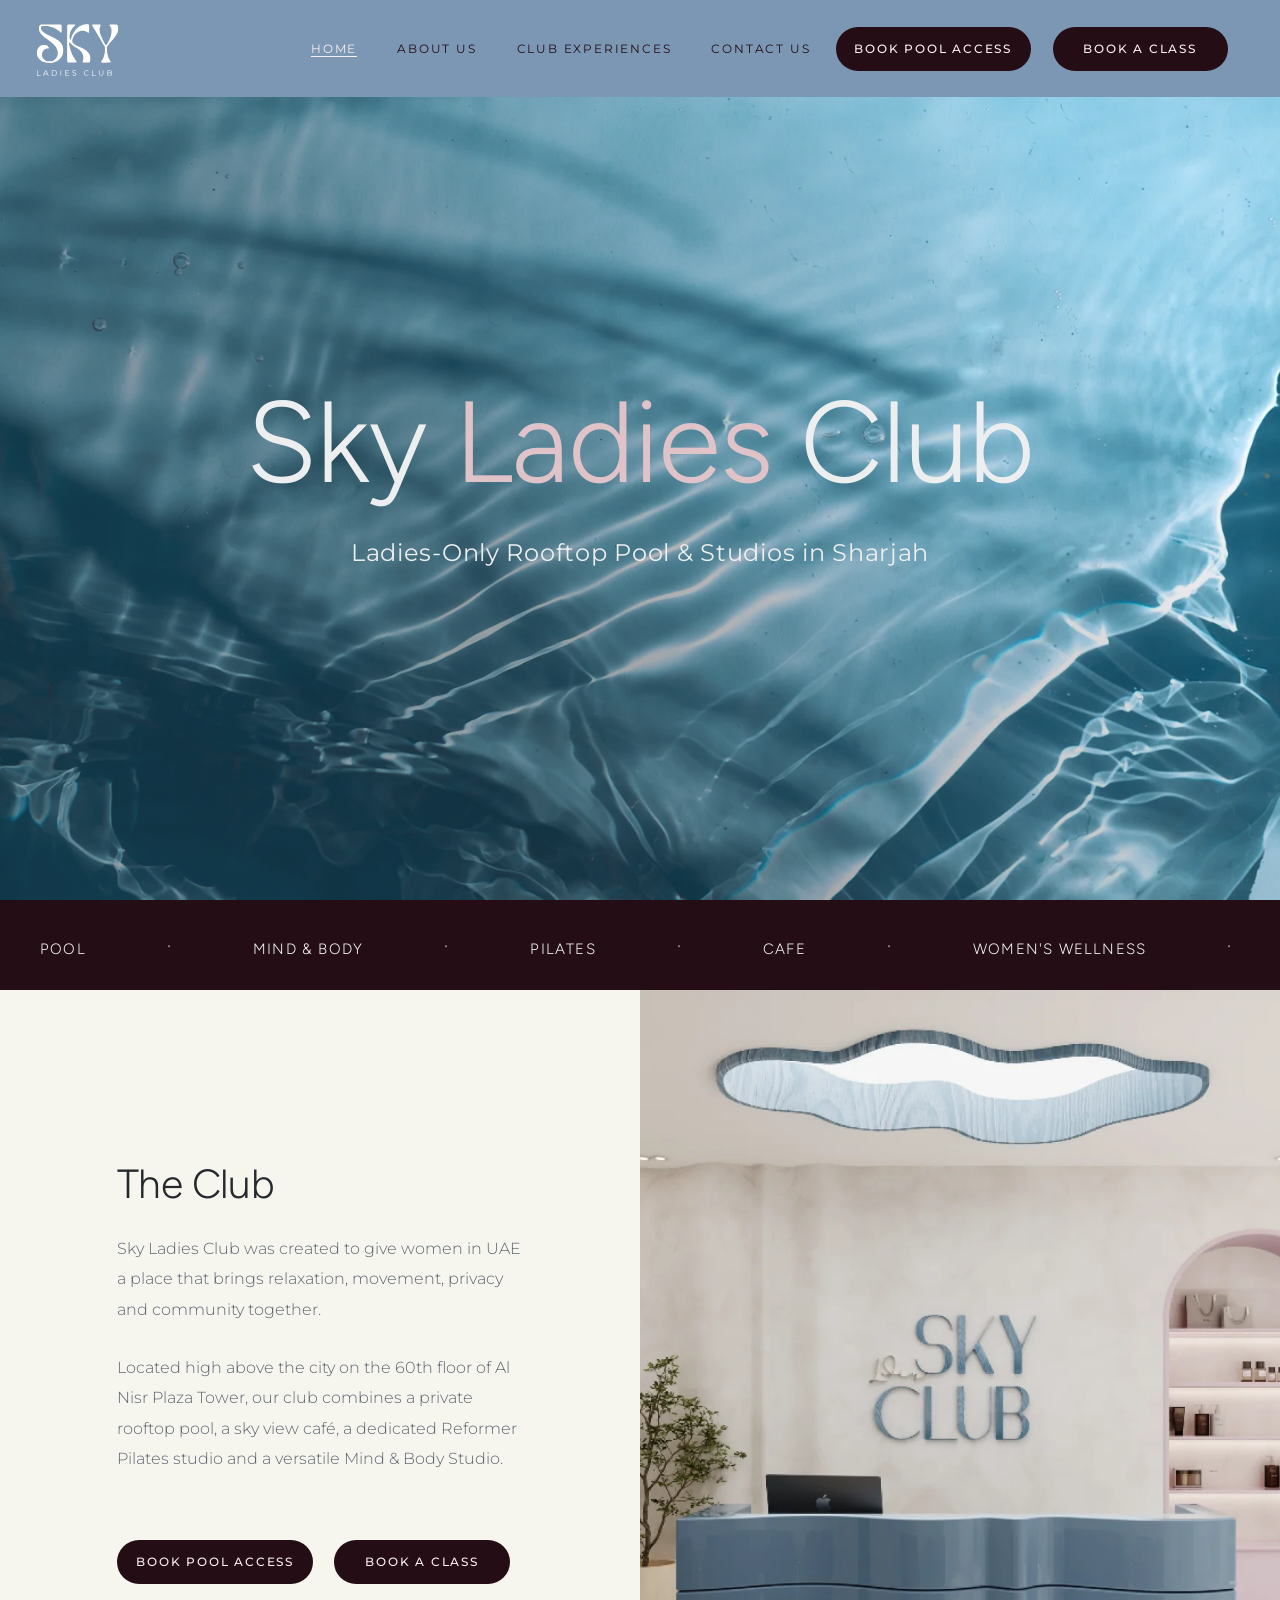
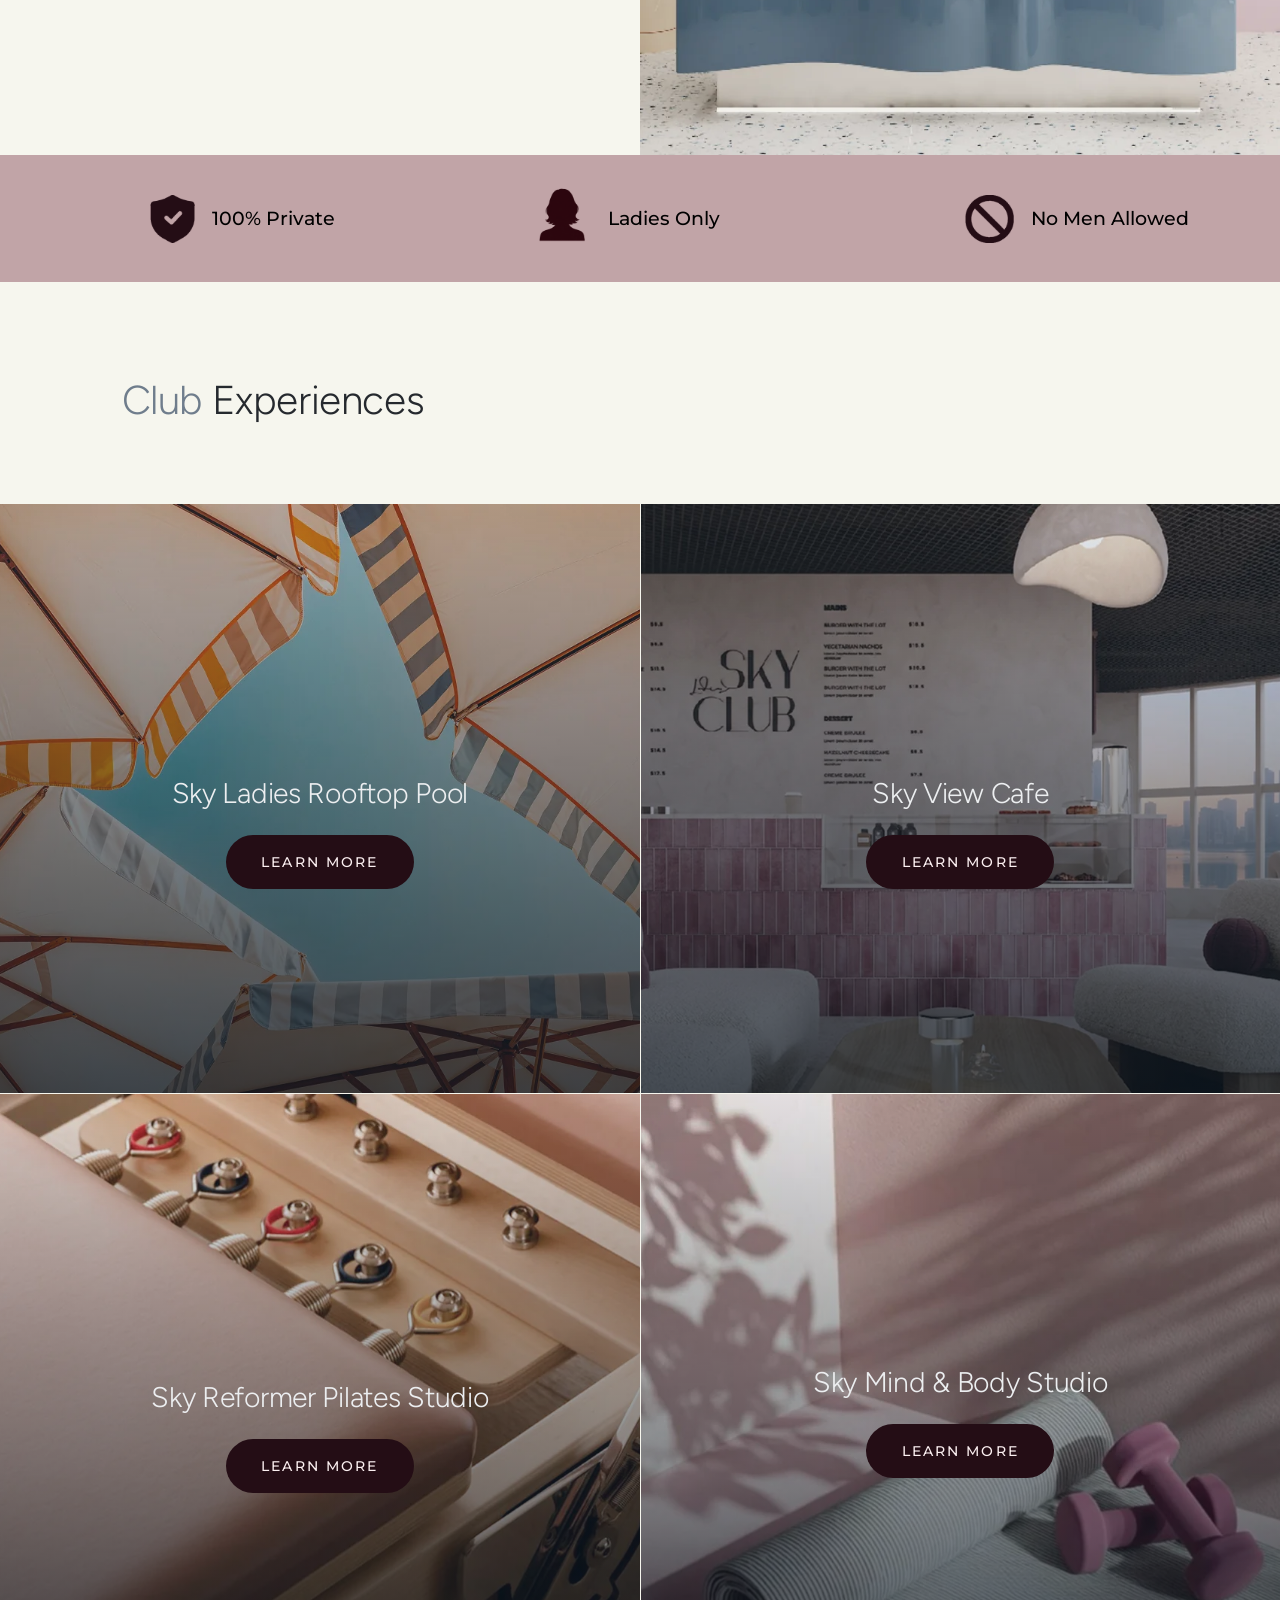
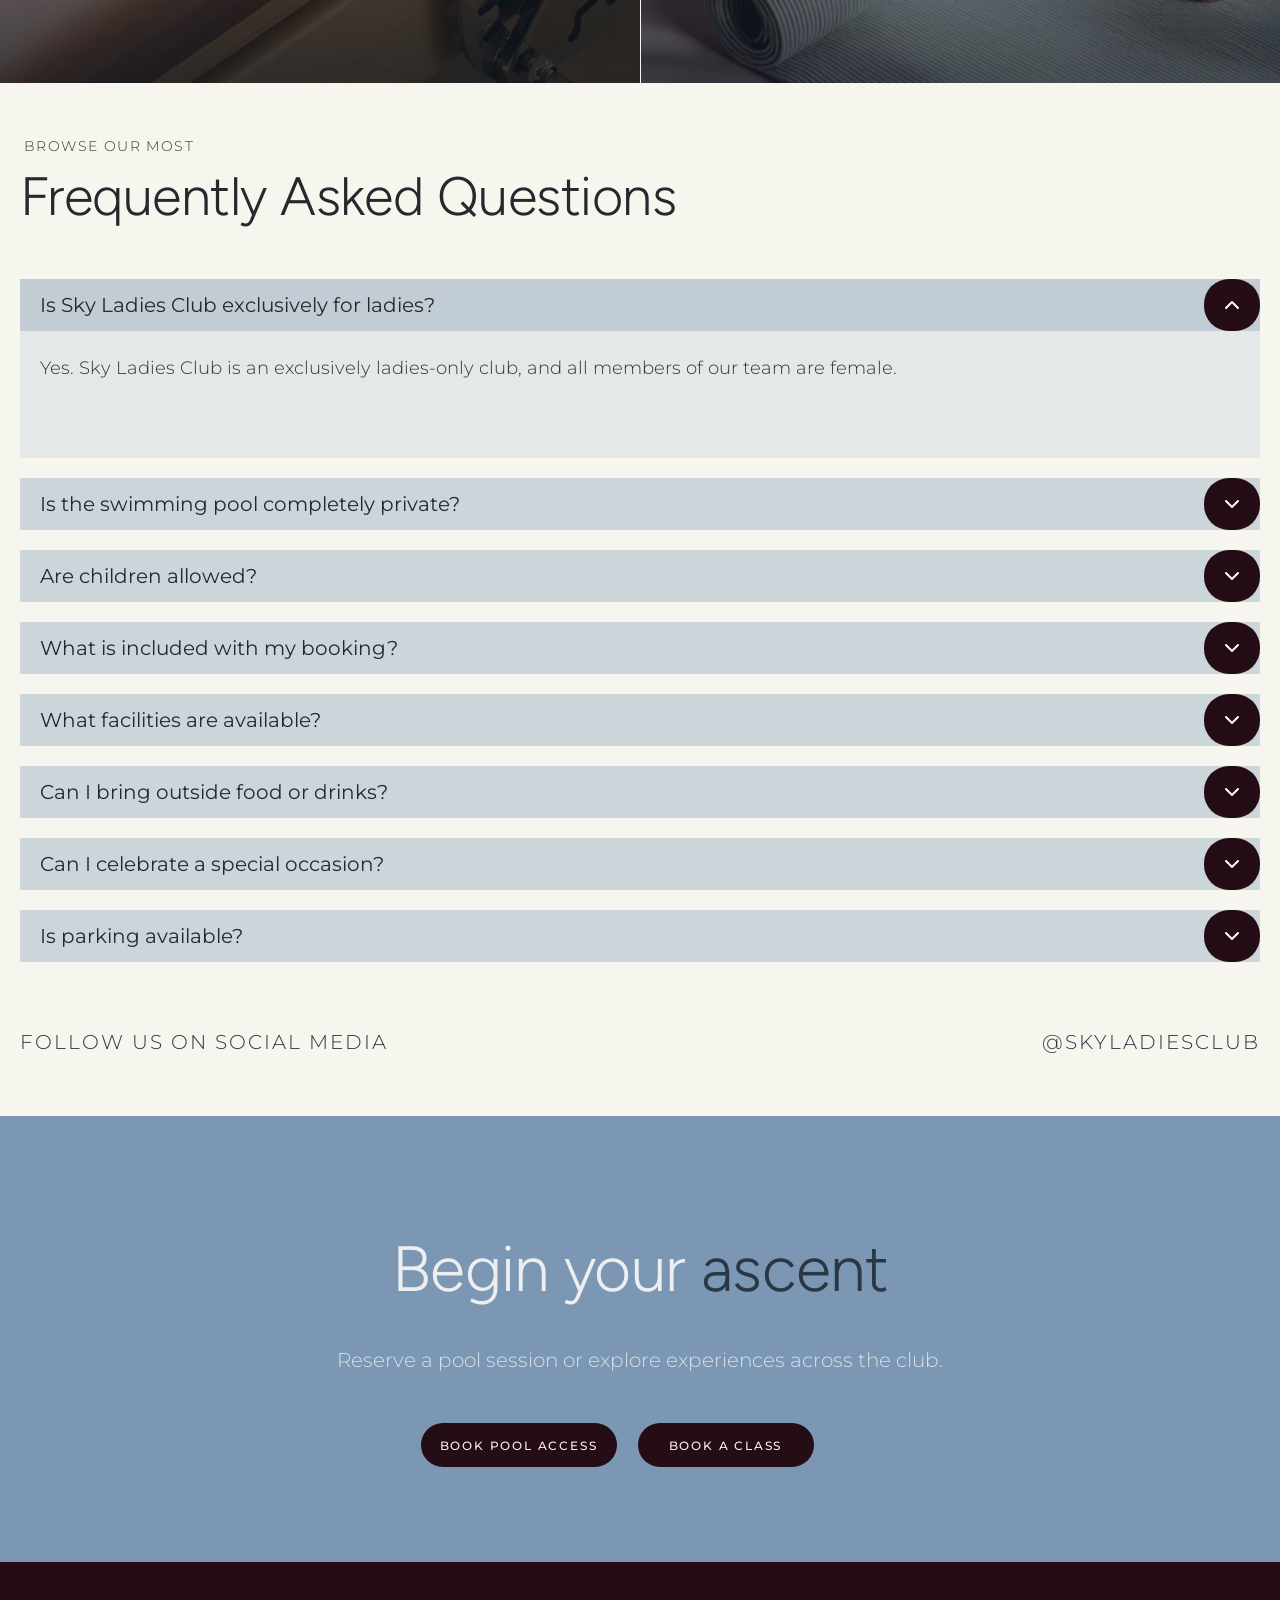
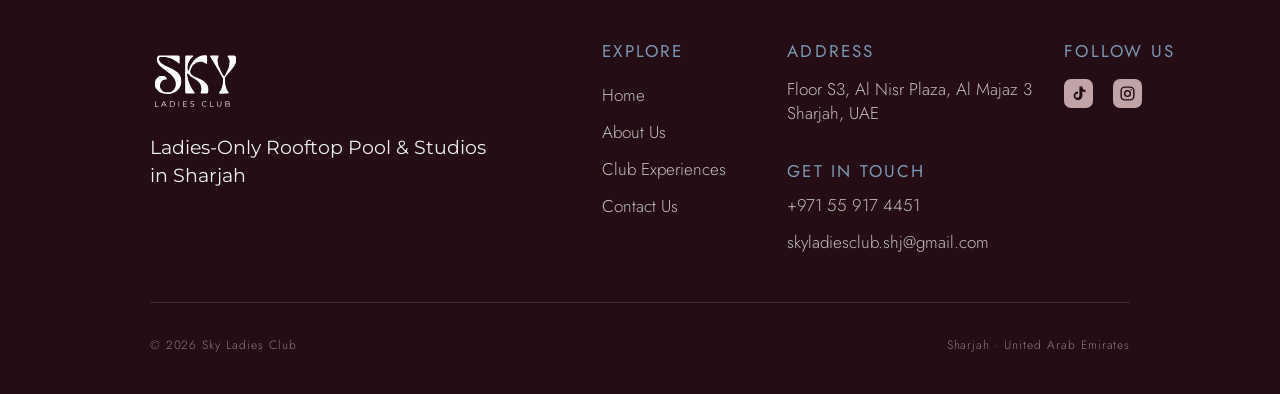
==== commit 542bae39: "Add files via upload" ====
--- a/index.html
+++ b/index.html
@@ -1,16 +1,16 @@
-<!doctype html><html lang="en"><head><meta charset="utf-8"><meta name="viewport" content="width=device-width,initial-scale=1"><link rel="preconnect" href="https://fonts.googleapis.com"><link rel="preconnect" href="https://fonts.gstatic.com" crossorigin><link href="https://fonts.googleapis.com/css2?family=Cormorant+Garamond:ital,wght@0,300;0,400;0,500;1,400&family=Figtree:wght@300;400&family=Jost:wght@300;400&family=Montserrat:wght@300;400;500&display=swap" rel="stylesheet"><link rel="stylesheet" href="styles.css"><title>Sky Ladies Club | Ladies-Only Rooftop Pool & Studios in UAE</title><meta name="description" content="Sky Ladies Club: a ladies-only rooftop pool, café, Reformer Pilates and Mind &amp; Body studios in Sharjah."></head><body data-page="index.html">
-<div class="hero bg" style="--img:url(images/hero-pool.png);background-image:url(images/hero-pool.png),linear-gradient(162deg,#b8c6d4,#7c8ea0 45%,#2a3744)"><h1>Sky <span>Ladies</span> Club</h1><p>Ladies-Only Rooftop Pool &amp; Studios in Sharjah</p></div>
+<!doctype html><html lang="en"><head><meta charset="utf-8"><meta name="viewport" content="width=device-width,initial-scale=1"><link rel="preconnect" href="https://fonts.googleapis.com"><link rel="preconnect" href="https://fonts.gstatic.com" crossorigin><link href="https://fonts.googleapis.com/css2?family=Cormorant+Garamond:ital,wght@0,300;0,400;0,500;1,400&family=Figtree:wght@300;400&family=Jost:wght@300;400&family=Montserrat:wght@300;400;500&display=swap" rel="stylesheet"><link rel="stylesheet" href="styles.css"><!-- seo-start --><title>Sky Ladies Club | Ladies-Only Rooftop Pool &amp; Studios in Sharjah</title><meta name="description" content="A private women-only rooftop pool, café, Reformer Pilates and yoga studio in Al Majaz 3, Sharjah. Relax, move and connect in complete privacy."><link rel="canonical" href="https://www.skyladiesclub.com/"><meta name="robots" content="index,follow,max-image-preview:large"><meta name="theme-color" content="#7c97b4"><link rel="icon" href="/favicon.ico" sizes="any"><link rel="icon" type="image/png" href="/favicon-192.png" sizes="192x192"><link rel="apple-touch-icon" href="/apple-touch-icon.png"><meta property="og:type" content="website"><meta property="og:site_name" content="Sky Ladies Club"><meta property="og:locale" content="en_AE"><meta property="og:title" content="Sky Ladies Club | Ladies-Only Rooftop Pool &amp; Studios in Sharjah"><meta property="og:description" content="A private women-only rooftop pool, café, Reformer Pilates and yoga studio in Al Majaz 3, Sharjah. Relax, move and connect in complete privacy."><meta property="og:url" content="https://www.skyladiesclub.com/"><meta property="og:image" content="https://www.skyladiesclub.com/images/og-image.jpg"><meta property="og:image:width" content="1200"><meta property="og:image:height" content="630"><meta property="og:image:alt" content="Sky Ladies Club: ladies-only rooftop pool and studios in Sharjah"><meta name="twitter:card" content="summary_large_image"><meta name="twitter:title" content="Sky Ladies Club | Ladies-Only Rooftop Pool &amp; Studios in Sharjah"><meta name="twitter:description" content="A private women-only rooftop pool, café, Reformer Pilates and yoga studio in Al Majaz 3, Sharjah. Relax, move and connect in complete privacy."><meta name="twitter:image" content="https://www.skyladiesclub.com/images/og-image.jpg"><script type="application/ld+json">{"@context":"https://schema.org","@type":["HealthClub","SportsActivityLocation"],"@id":"https://www.skyladiesclub.com/#club","name":"Sky Ladies Club","description":"A private ladies-only rooftop swimming pool, café, Reformer Pilates studio and Mind & Body studio in Al Majaz 3, Sharjah.","url":"https://www.skyladiesclub.com/","image":"https://www.skyladiesclub.com/images/og-image.jpg","logo":"https://www.skyladiesclub.com/images/logo-512.png","telephone":"+971559174451","email":"skyladiesclub.shj@gmail.com","address":{"@type":"PostalAddress","streetAddress":"Floor S3, Al Nisr Plaza, Al Majaz 3","addressLocality":"Sharjah","addressCountry":"AE"},"sameAs":["https://instagram.com/skyladiesclub","https://www.tiktok.com/@sky.ladies.club"],"areaServed":"Sharjah","amenityFeature":[{"@type":"LocationFeatureSpecification","name":"Rooftop swimming pool","value":true},{"@type":"LocationFeatureSpecification","name":"Children's pool","value":true},{"@type":"LocationFeatureSpecification","name":"Café","value":true},{"@type":"LocationFeatureSpecification","name":"Reformer Pilates studio","value":true},{"@type":"LocationFeatureSpecification","name":"Mind & Body studio","value":true}]}</script><script type="application/ld+json">{"@context":"https://schema.org","@type":"FAQPage","mainEntity":[{"@type":"Question","name":"Is Sky Ladies Club exclusively for ladies?","acceptedAnswer":{"@type":"Answer","text":"Yes. Sky Ladies Club is an exclusively ladies-only club, and all members of our team are female."}},{"@type":"Question","name":"Is the swimming pool completely private?","acceptedAnswer":{"@type":"Answer","text":"Yes. Our rooftop swimming pool is 100% private and cannot be viewed from surrounding buildings. Located at the top of the tallest building in Sharjah, it offers a comfortable and private environment exclusively for women."}},{"@type":"Question","name":"Are children allowed?","acceptedAnswer":{"@type":"Answer","text":"Yes. Children are welcome at Sky Ladies Club. For the privacy and comfort of our guests, boys above the age of 5 are not permitted inside the club. Children must remain supervised by a responsible adult at all times."}},{"@type":"Question","name":"What is included with my booking?","acceptedAnswer":{"@type":"Answer","text":"Each guest booking includes one sunbed and one complimentary towel. Additional towels are available to rent for an extra charge."}},{"@type":"Question","name":"What facilities are available?","acceptedAnswer":{"@type":"Answer","text":"Our facilities include showers, changing rooms, washrooms, and lockers. Lockers are available to rent for an additional charge."}},{"@type":"Question","name":"Can I bring outside food or drinks?","acceptedAnswer":{"@type":"Answer","text":"Outside food, drinks, and snacks are not permitted. A selection of food, snacks, and beverages is available to purchase from our café."}},{"@type":"Question","name":"Can I celebrate a special occasion?","acceptedAnswer":{"@type":"Answer","text":"Absolutely. Sky Ladies Club welcomes celebrating special occasions. If you would like to arrange a celebration or bring a cake, please contact our team in advance to discuss the available options."}},{"@type":"Question","name":"Is parking available?","acceptedAnswer":{"@type":"Answer","text":"Sky Ladies Club does not have dedicated parking. However, paid hourly parking is available around the building for your convenience."}}]}</script><link rel="preload" as="image" href="images/hero-pool.webp" fetchpriority="high"><!-- seo-end --></head><body data-page="index.html">
+<div class="hero bg" style="--img:url(images/hero-pool.webp);background-image:url(images/hero-pool.webp),linear-gradient(162deg,#b8c6d4,#7c8ea0 45%,#2a3744)"><h1>Sky <span>Ladies</span> Club</h1><p>Ladies-Only Rooftop Pool &amp; Studios in Sharjah</p><a class="btn hero-book" href="https://wa.me/971559174451">Book Now</a></div>
 <div class="tick big" aria-hidden="true"><div><span>Pool</span><span>Mind &amp; Body</span><span>Pilates</span><span>Cafe</span><span>Women&#39;s Wellness</span>
 <span>Pool</span><span>Mind &amp; Body</span><span>Pilates</span><span>Cafe</span><span>Women&#39;s Wellness</span>
 <span>Pool</span><span>Mind &amp; Body</span><span>Pilates</span><span>Cafe</span><span>Women&#39;s Wellness</span>
 <span>Pool</span><span>Mind &amp; Body</span><span>Pilates</span><span>Cafe</span><span>Women&#39;s Wellness</span></div></div>
-<section class="fsec club pos" style="--pt:0px;--h:55;--pf:20;--pw:560px;--pl:158px;--pt:253px;--emb:0px;--hmb:37px;--pg:38px;--bmt:88px"><div class="ft l202"><h2>The Club</h2><p>Sky Ladies Club was created to give women in UAE a place that brings relaxation, movement, privacy and community together.</p><p>Located high above the city on the 60th floor of Al Nisr Plaza Tower, our club combines a private rooftop pool, a sky view café, a dedicated Reformer Pilates studio and a versatile Mind &amp; Body Studio.</p><div class="btns"><a class="btn" href="https://wa.me/971559174451">Book Pool Access</a><a class="btn" href="https://wa.me/971559174451">Book a Class</a></div></div><div class="fp bg" style="--ar:863/1032;--ard:1.1958;--img:url(images/about-reception.png)"></div></section>
+<section class="fsec club pos" style="--pt:0px;--h:55;--pf:20;--pw:560px;--pl:158px;--pt:253px;--emb:0px;--hmb:37px;--pg:38px;--bmt:88px"><div class="ft l202"><h2>The Club</h2><p>Sky Ladies Club was created to give women in UAE a place that brings relaxation, movement, privacy and community together.</p><p>Located high above the city on the 60th floor of Al Nisr Plaza Tower, our club combines a private rooftop pool, a sky view café, a dedicated Reformer Pilates studio and a versatile Mind &amp; Body Studio.</p><div class="btns"><a class="btn" href="https://wa.me/971559174451">Book Pool Access</a><a class="btn" href="https://wa.me/971559174451">Book a Class</a></div></div><div class="fp bg" style="--ar:863/1032;--ard:1.1958;--img:none"><img src="images/about-reception.webp" alt="Sky Ladies Club reception with a sculpted blue desk in Sharjah" width="863" height="1032" loading="lazy" decoding="async"></div></section>
 <div class="feat"><div class="wrap"><div><img class="i1" src="images/icon-private.png" width="61" height="65" alt="">100% Private</div><div><img class="i2" src="images/icon-ladies.png" width="62" height="71" alt="">Ladies Only</div><div><img class="i3" src="images/icon-nomen.png" width="66" height="65" alt="">No Men Allowed</div></div></div>
 <section class="exp"><div class="wrap w"><h2><b>Club</b> Experiences</h2></div><div class="grid">
-<a class="tile bg" href="pool.html" style="--dy:35px;--img:url(images/pool.png)"><h3>Sky Ladies Rooftop Pool</h3><span class="btn">Learn more</span></a>
-<a class="tile bg" href="cafe.html" style="--dy:35px;--img:url(images/cafe.png)"><h3>Sky View Cafe</h3><span class="btn">Learn more</span></a>
-<a class="tile bg" href="pilates.html" style="--dy:49px;--img:url(images/pilates.png)"><h3>Sky Reformer Pilates Studio</h3><span class="btn">Learn more</span></a>
-<a class="tile bg" href="mind-body.html" style="--dy:34px;--img:url(images/mind-body.png)"><h3>Sky Mind &amp; Body Studio</h3><span class="btn">Learn more</span></a></div></section>
+<a class="tile bg" href="pool.html" style="--dy:35px;--img:none"><img class="tbg" src="images/pool.webp" alt="Striped parasols above the Sky Ladies rooftop swimming pool in Sharjah" width="863" height="783" loading="lazy" decoding="async"><h3>Sky Ladies Rooftop Pool</h3><span class="btn">Learn more</span></a>
+<a class="tile bg" href="cafe.html" style="--dy:35px;--img:none"><img class="tbg" src="images/cafe.webp" alt="Sky Café counter with pastries and panoramic city views in Sharjah" width="858" height="782" loading="lazy" decoding="async"><h3>Sky View Cafe</h3><span class="btn">Learn more</span></a>
+<a class="tile bg" href="pilates.html" style="--dy:49px;--img:none"><img class="tbg" src="images/pilates.webp" alt="Reformer Pilates equipment at the Sky Ladies Club Pilates studio in Sharjah" width="863" height="783" loading="lazy" decoding="async"><h3>Sky Reformer Pilates Studio</h3><span class="btn">Learn more</span></a>
+<a class="tile bg" href="mind-body.html" style="--dy:34px;--img:none"><img class="tbg" src="images/mind-body.webp" alt="Yoga mat and pink weights in the Mind & Body Studio at Sky Ladies Club" width="858" height="783" loading="lazy" decoding="async"><h3>Sky Mind &amp; Body Studio</h3><span class="btn">Learn more</span></a></div></section>
 <section class="faqs hd faq-home"><div class="wrap w"><div class="eyebrow">Browse our most</div><h2 style="margin-top:8px">Frequently Asked Questions</h2><div class="faq"><details open><summary>Is Sky Ladies Club exclusively for ladies?</summary><p>Yes. Sky Ladies Club is an exclusively ladies-only club, and all members of our team are female.</p></details><details><summary>Is the swimming pool completely private?</summary><p>Yes. Our rooftop swimming pool is 100% private and cannot be viewed from surrounding buildings. Located at the top of the tallest building in Sharjah, it offers a comfortable and private environment exclusively for women.</p></details><details><summary>Are children allowed?</summary><p>Yes. Children are welcome at Sky Ladies Club. For the privacy and comfort of our guests, boys above the age of 5 are not permitted inside the club. Children must remain supervised by a responsible adult at all times.</p></details><details><summary>What is included with my booking?</summary><p>Each guest booking includes one sunbed and one complimentary towel. Additional towels are available to rent for an extra charge.</p></details><details><summary>What facilities are available?</summary><p>Our facilities include showers, changing rooms, washrooms, and lockers. Lockers are available to rent for an additional charge.</p></details><details><summary>Can I bring outside food or drinks?</summary><p>Outside food, drinks, and snacks are not permitted. A selection of food, snacks, and beverages is available to purchase from our café.</p></details><details><summary>Can I celebrate a special occasion?</summary><p>Absolutely. Sky Ladies Club welcomes celebrating special occasions. If you would like to arrange a celebration or bring a cake, please contact our team in advance to discuss the available options.</p></details><details><summary>Is parking available?</summary><p>Sky Ladies Club does not have dedicated parking. However, paid hourly parking is available around the building for your convenience.</p></details></div></div></section>
 <section class="insta only"><div class="wrap w head"><span>Follow us on social media</span><a href="https://instagram.com/skyladiesclub">@skyladiesclub</a></div></section>
 <script src="site.js"></script></body></html>
--- a/styles.css
+++ b/styles.css
@@ -308,7 +308,7 @@
 .faqs.hd{padding-bottom:57px}.faqs.nosoc{padding-bottom:54px}
 header.home{background:#7c97b4}
 
-.detail{padding:0!important}
+@media(min-width:961px){.detail{padding:0!important}}
 .arrows button{color:#240d15}
 
 /* ===== responsive scaling (fixes spacing on laptop widths) ===== */
@@ -341,3 +341,109 @@
 @media(min-width:961px){.fsec.pos .fp{align-self:stretch}}
 @media(min-width:961px){.fsec.pos .ft p{font-size:max(16px,calc(var(--pf,20)*1px*var(--k,1)))}}
 @media(max-width:960px){.fsec.pos .ft .eyebrow{font-size:12px!important}}
+
+.hero-book{display:none}.menu{display:none}
+/* ================= MOBILE & TABLET (<=960px): clean rebuild ================= */
+@media(max-width:960px){
+html{-webkit-text-size-adjust:100%}body{overflow-x:hidden}body.menu-open{overflow:hidden}
+/* header: logo + 3-line icon only (no Book buttons) */
+header,header.home,header.sub,header.open,header.home.open{position:sticky!important;top:0!important;inset:auto!important;z-index:100;height:64px!important;padding:0 20px!important;background:#7c97b4!important;display:flex!important;flex-wrap:nowrap!important;align-items:center!important;justify-content:space-between!important;gap:0!important;border:0!important;backdrop-filter:none!important}
+.logo{margin:0!important;padding:0}.logo img{width:62px!important;height:auto!important}
+header .hbtns,header.home .hbtns,header.sub .hbtns{display:none!important}
+.menu{display:flex!important;flex-direction:column;justify-content:center;align-items:center;gap:6px;width:46px;height:46px;margin-right:-10px;padding:0;border:0!important;border-radius:0!important;background:none!important;cursor:pointer;font-size:0}
+.menu span{display:block;width:26px;height:2px;border-radius:2px;background:#f6f6ee;transition:transform .25s ease,opacity .2s ease}
+header.open .menu span:nth-child(1){transform:translateY(8px) rotate(45deg)}
+header.open .menu span:nth-child(2){opacity:0}
+header.open .menu span:nth-child(3){transform:translateY(-8px) rotate(-45deg)}
+header nav,header.home nav,header.sub nav{display:none!important;position:fixed;top:64px;left:0;right:0;bottom:0;margin:0!important;padding:8px 24px 40px!important;background:#7c97b4;flex-direction:column;gap:0!important;overflow-y:auto;z-index:99}
+header.open nav{display:flex!important}
+header nav a,header nav a:last-child{display:block;margin:0!important;padding:20px 2px;font-size:15px;letter-spacing:.18em;text-transform:uppercase;color:#240d15!important;border-bottom:1px solid rgba(36,13,21,.16);text-decoration:none}
+header nav a[aria-current]{color:#fff!important}
+/* banners */
+.hero{min-height:0!important;padding:56px 24px!important}
+.hero.sm{min-height:250px!important;display:grid;place-content:center}
+.hero:not(.sm){min-height:min(calc(100svh - 64px),620px)!important;padding:72px 24px 64px!important}
+.hero h1,.hero.sm h1,.hero.fac h1,.hero:not(.sm) h1{position:static!important;top:auto!important;padding:0!important;letter-spacing:-.01em!important;line-height:1.1!important}
+.hero.sm h1,.hero.fac h1{font-size:clamp(32px,9.5vw,46px)!important}
+.hero:not(.sm) h1{font-size:clamp(44px,13vw,64px)!important}
+.hero p{font-size:16px!important;margin-top:14px!important;padding:0 6px;line-height:1.5}
+.hero-book{display:inline-flex!important;justify-self:center;margin:28px auto 0;width:auto;min-width:190px;height:52px;padding:0 36px!important;font-size:13px}
+.hero.baked{--img:url(images/pool-main.webp)!important}
+.hero.baked .vh{position:static;width:auto;height:auto;clip:auto;overflow:visible;white-space:normal}
+.hero::before,.hero.baked::before{display:block!important;background:linear-gradient(rgba(14,26,38,.30),rgba(14,26,38,.52))!important}
+.hero h1,.hero p{color:#fff!important;text-shadow:0 1px 14px rgba(0,0,0,.25)}
+.hero:not(.sm) h1 span{color:#f3d7dc!important}
+.tick{height:52px!important}
+/* split sections: photo on top (full width), then text with margins */
+.fsec,.fsec.pos,.fsec.club{display:flex!important;flex-direction:column;padding:0!important}
+.fsec .fp,.fsec.pos .fp{order:-1;width:100%!important;aspect-ratio:5/4!important;height:auto!important;min-height:0!important;align-self:auto!important;flex:none}
+.fsec.pos .fp::before{display:none!important}
+.fsec .ft,.fsec.pos .ft,.fsec.club.pos .ft{width:100%;max-width:680px;margin:0 auto!important;padding:36px 24px 48px!important;align-self:auto!important}
+.fsec.pos .ft .eyebrow{font-size:12px!important;letter-spacing:.2em!important;margin:0 0 12px!important}
+.fsec.pos .ft h2,#pilates.fsec.pos .ft h2{font-size:clamp(28px,7.8vw,36px)!important;line-height:1.15!important;margin:0 0 16px!important;white-space:normal!important;max-width:none!important}
+.fsec.pos .ft p{font-size:16px!important;line-height:1.7!important;max-width:none!important;margin:0!important}
+.fsec.pos .ft p+p{margin-top:14px!important}
+.fsec.pos .ft .btns{margin-top:26px!important}
+.fsec .btns{display:flex;flex-direction:column;gap:12px}
+.fsec .btn,.fsec .btn.lg{width:100%!important;max-width:360px;height:52px!important;justify-content:center;padding:0 20px!important}
+.fsec.club .btn:first-child,.fsec.club .btn:last-child{width:100%!important}
+/* pink strip */
+.feat{height:auto!important;padding:34px 0!important}
+.feat .wrap{display:grid!important;grid-template-columns:1fr!important;gap:22px!important;padding:0 24px!important;max-width:420px;margin:0 auto}
+.feat div{display:grid!important;grid-template-columns:56px 1fr;align-items:center;column-gap:18px;font-size:18px!important;white-space:normal!important}
+.feat img{height:46px!important;width:auto!important;margin:0!important;transform:none!important;justify-self:center}
+/* Club Experiences (home) */
+.exp{padding:56px 0 0!important}.exp .wrap.w{margin:0!important;padding:0 24px!important;max-width:none!important}
+.exp h2{font-size:clamp(28px,8vw,34px)!important;margin:0 0 28px!important}
+.grid{grid-template-columns:1fr!important;gap:2px!important}
+.tile{aspect-ratio:4/3.4!important;padding:18px!important}.tile h3{font-size:clamp(22px,6.4vw,28px)!important}
+.tile h3,.tile .btn{top:0!important}.tile .btn{width:auto!important;height:46px!important;padding:0 30px!important}
+/* FAQ */
+.faqs,.faqs.top,.faqs.nosoc,.faqs.hd{padding:56px 0 48px!important}
+.faq-home .wrap.w,.faq-about .wrap.w,.faqs .wrap.w{margin:0 auto!important;padding:0 24px!important;max-width:720px!important}
+.faqs .eyebrow{font-size:12px!important;margin:0!important}.faqs h2{font-size:clamp(28px,7.8vw,34px)!important;margin-top:8px!important;line-height:1.15}
+.faq{margin-top:28px!important;gap:12px!important}
+summary{min-height:56px!important;padding:8px 0 8px 16px!important;font-size:15px!important;line-height:1.35}
+summary::after{width:48px!important;height:48px!important;border-radius:24px!important;margin-left:12px!important;flex:none}
+.faq details p,details p{padding:16px!important;min-height:0!important;font-size:15px!important;line-height:1.65!important}
+.insta{padding:0 0 40px!important}.insta .head{display:flex;flex-direction:column;gap:6px;padding:0 24px!important;font-size:12px!important;letter-spacing:.14em!important;margin:0!important}
+/* CTA + footer */
+.cta{height:auto!important;padding:64px 24px 56px!important}.cta h2{font-size:clamp(30px,9vw,40px)!important;margin:0 0 14px!important}
+.cta p{font-size:16px!important;margin:0 0 28px!important}
+.cta .btns{display:flex;flex-direction:column;align-items:center;gap:12px;padding:0!important}
+.cta .btn,.cta .btn:first-child,.cta .btn:last-child{width:100%!important;max-width:320px;height:52px!important}
+footer{padding:48px 0 0!important}footer .wrap{display:flex!important;flex-direction:column;gap:30px!important;padding:0 24px!important}
+footer .fbrand{margin:0!important}footer .wrap>div:first-child p{max-width:none!important;margin-top:18px!important}
+footer .legal{display:flex;flex-direction:column;gap:6px;margin:34px 0 0!important;padding:22px 0 28px!important;height:auto!important}
+/* contact */
+.contact{padding:48px 0 56px!important}.contact .wrap.split{display:block!important;padding:0 24px!important;max-width:680px;margin:0 auto}
+.contact .cl{margin-top:0!important}.contact .cl .eyebrow{font-size:12px!important;letter-spacing:.2em!important;margin:0 0 12px!important}
+.contact .cl h2{font-size:clamp(30px,8.5vw,38px)!important;margin:0 0 16px!important;line-height:1.15;white-space:normal}
+.contact .wrap.split .cl p{font-size:16px!important;line-height:1.7!important;margin:0!important}
+.contact .wrap.split .cl .cd,.contact .wrap.split .cl .cd.first{margin-top:12px!important}.contact .wrap.split .cl .cd.first{margin-top:26px!important}
+.contact .cform{margin-top:32px!important;padding:32px 22px 28px!important;min-height:0!important;display:block!important;border-radius:18px}
+.contact .cform input{width:100%;margin-bottom:14px;font-size:16px;height:50px;padding:10px 4px 0}
+.contact .cform .dd{margin-top:8px!important}.contact .cform .btn{width:100%!important;max-width:none!important;margin-top:22px!important;height:52px!important}
+/* facility pages (pool, cafe, pilates, mind & body) */
+.detail{height:auto!important;padding:40px 24px 48px!important}.detail .din{display:flex!important;flex-direction:column;height:auto!important;max-width:680px;margin:0 auto}
+.detail .dt{position:static!important;width:auto!important}
+.detail .eyebrow{font-size:12px!important;letter-spacing:.2em!important;white-space:normal!important;margin:0 0 12px!important;line-height:1.5!important}
+.detail h2{font-size:clamp(30px,8.2vw,38px)!important;line-height:1.15!important;margin:0 0 18px!important;white-space:normal!important}
+.detail p,.detail p:last-of-type{font-size:16px!important;line-height:1.7!important;margin:0 0 14px!important}
+.detail p:last-of-type{margin-bottom:28px!important}
+.detail .dbtn{width:100%!important;max-width:360px;height:52px!important;padding:0 20px!important;font-size:13px!important}
+.detail .dph{position:relative!important;left:auto!important;top:auto!important;width:100%!important;height:auto!important;aspect-ratio:var(--w)/var(--h);margin-top:26px;order:2}
+.detail .dph+.dph{margin-top:16px}
+/* gallery strips */
+.gal .arrows{height:56px!important}.arrows button{font-size:30px;width:56px;height:56px}
+.strip{grid-template-columns:none!important;grid-auto-columns:78%!important;gap:8px!important;padding:0 24px 0 0;scroll-padding-left:0}
+.strip div{height:auto!important;aspect-ratio:3/4}
+}
+@media(max-width:960px){.hero h1,.hero p,.hero .btn{position:relative!important;z-index:2}}
+
+/* real <img> photos (alt text for search engines) fill their frames like the old backgrounds */
+.fp{position:relative;overflow:hidden}.dph{overflow:hidden}
+.fp>img,.dph>img,.strip div>img{position:absolute;inset:0;width:100%;height:100%;object-fit:cover;display:block}
+.strip div{position:relative;overflow:hidden}
+.tile>img.tbg{position:absolute;inset:0;width:100%;height:100%;object-fit:cover;z-index:0}
+.tile::before{z-index:1}.tile>*:not(.tbg){position:relative;z-index:2}
